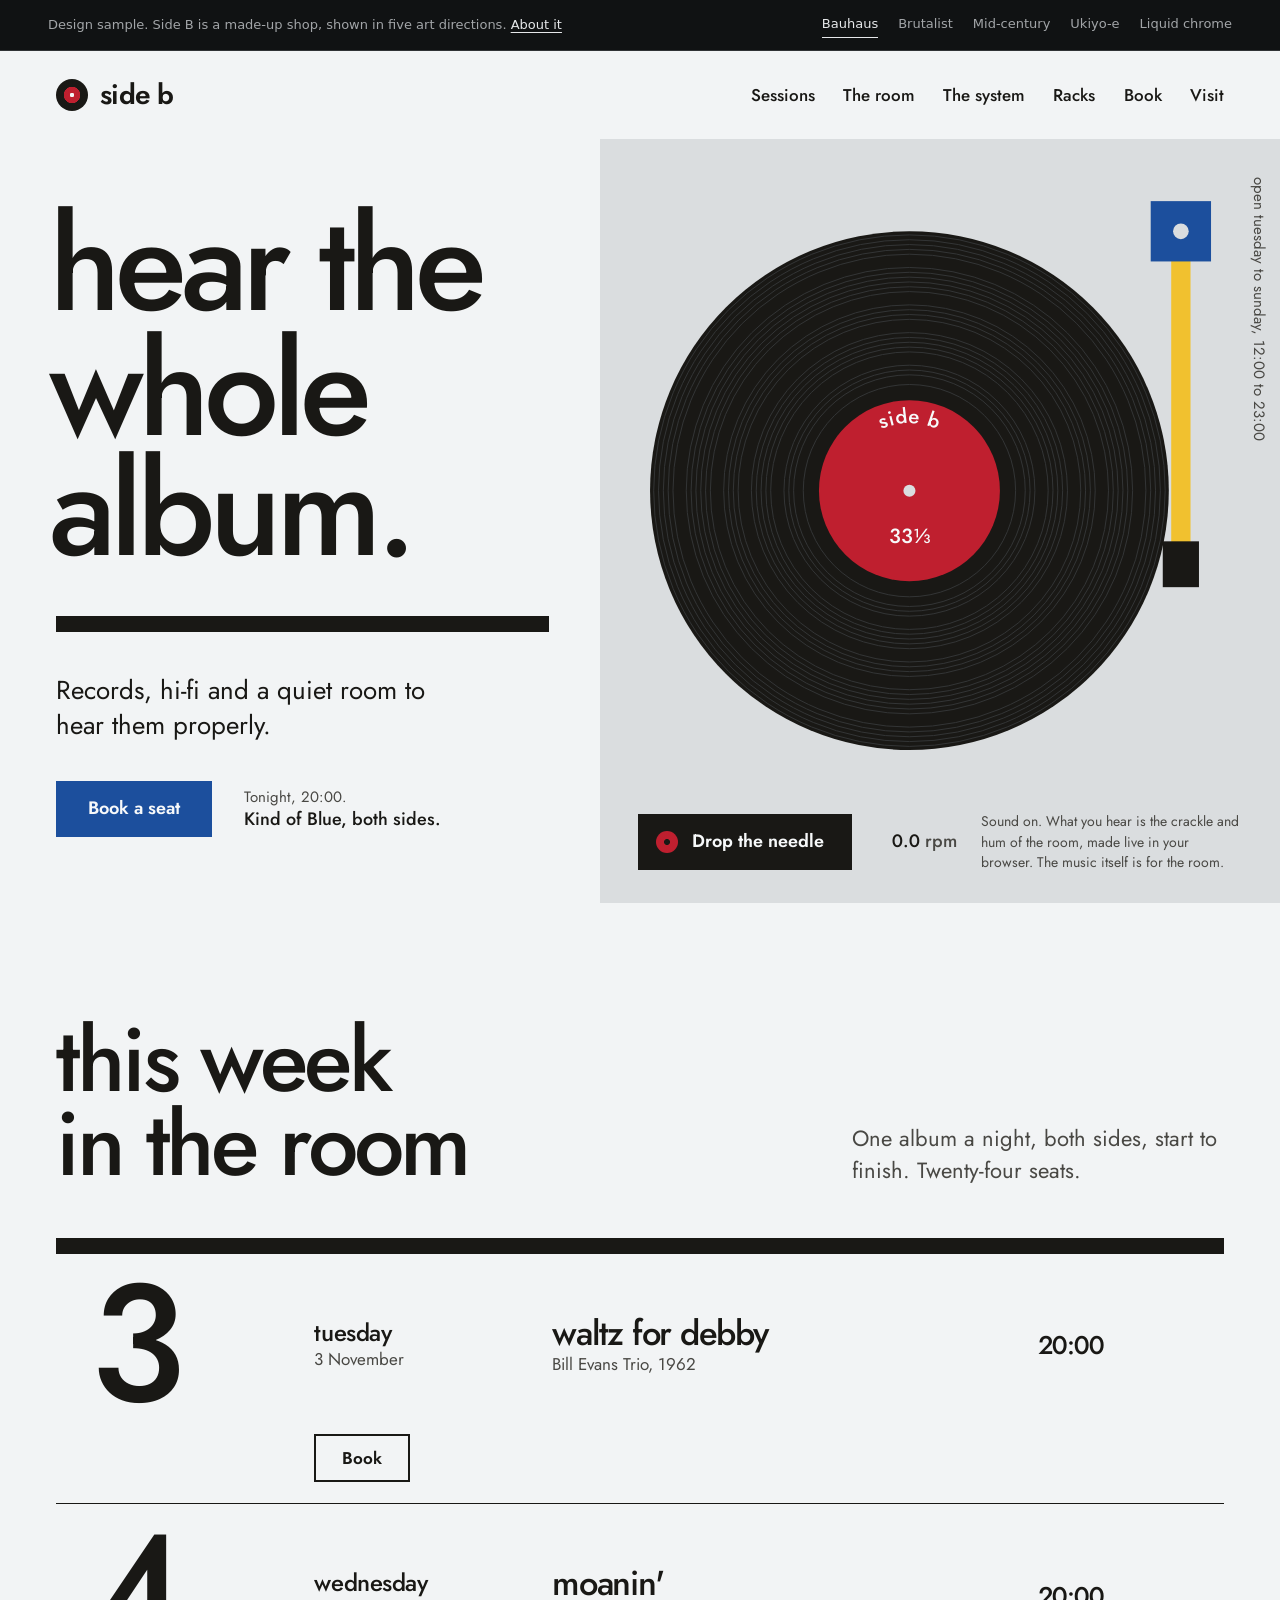
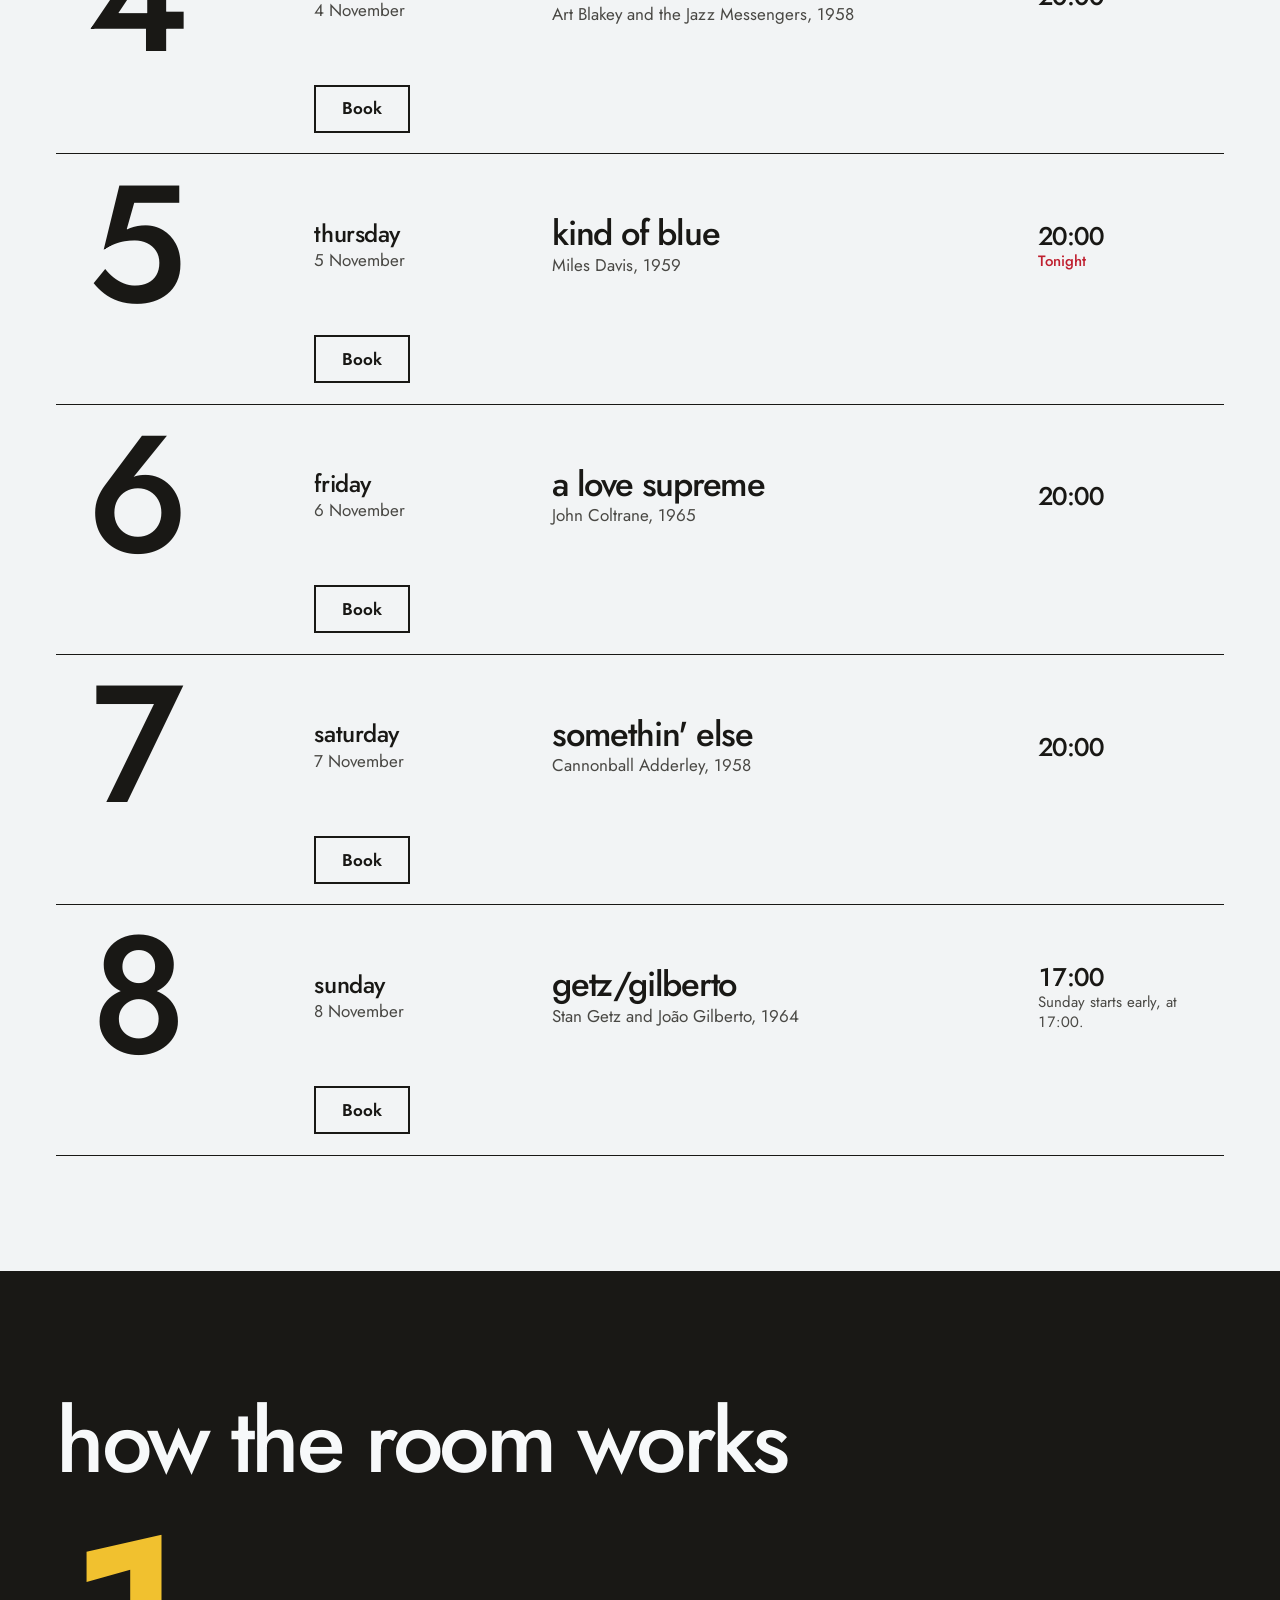
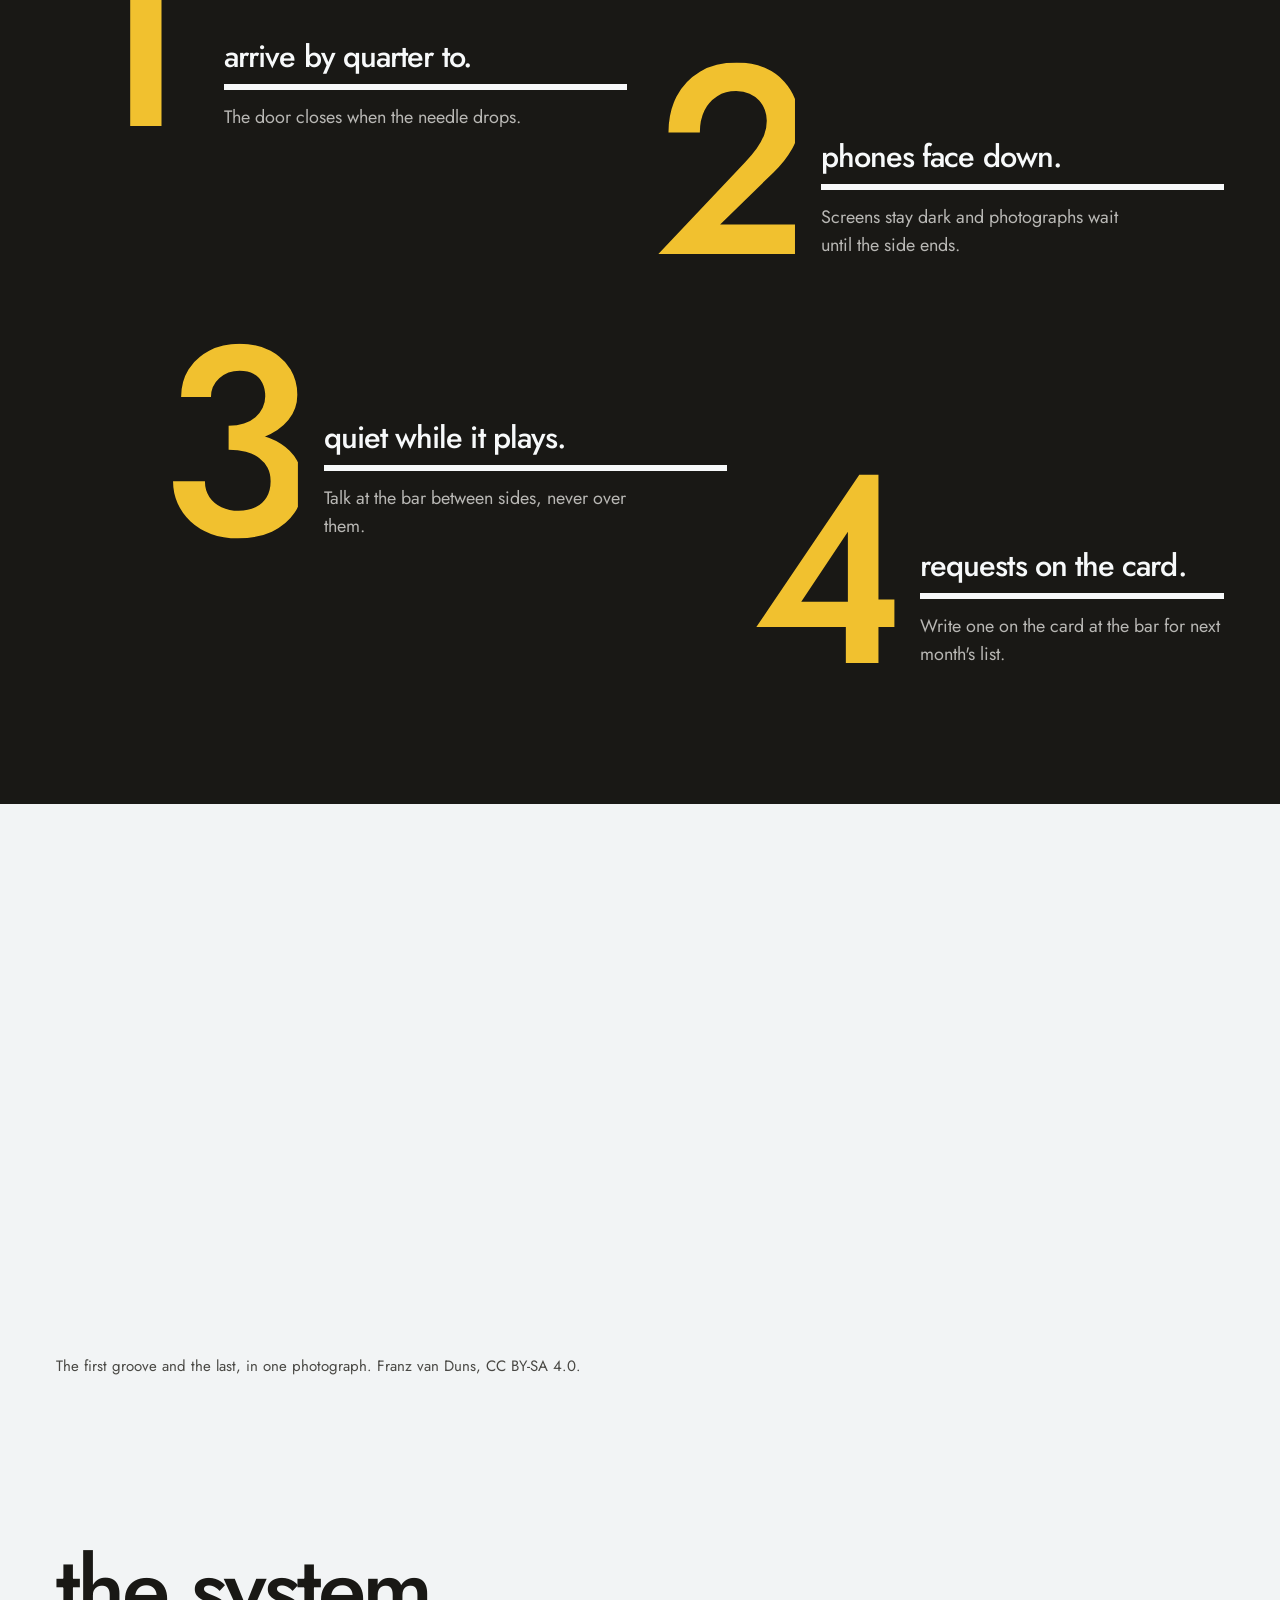
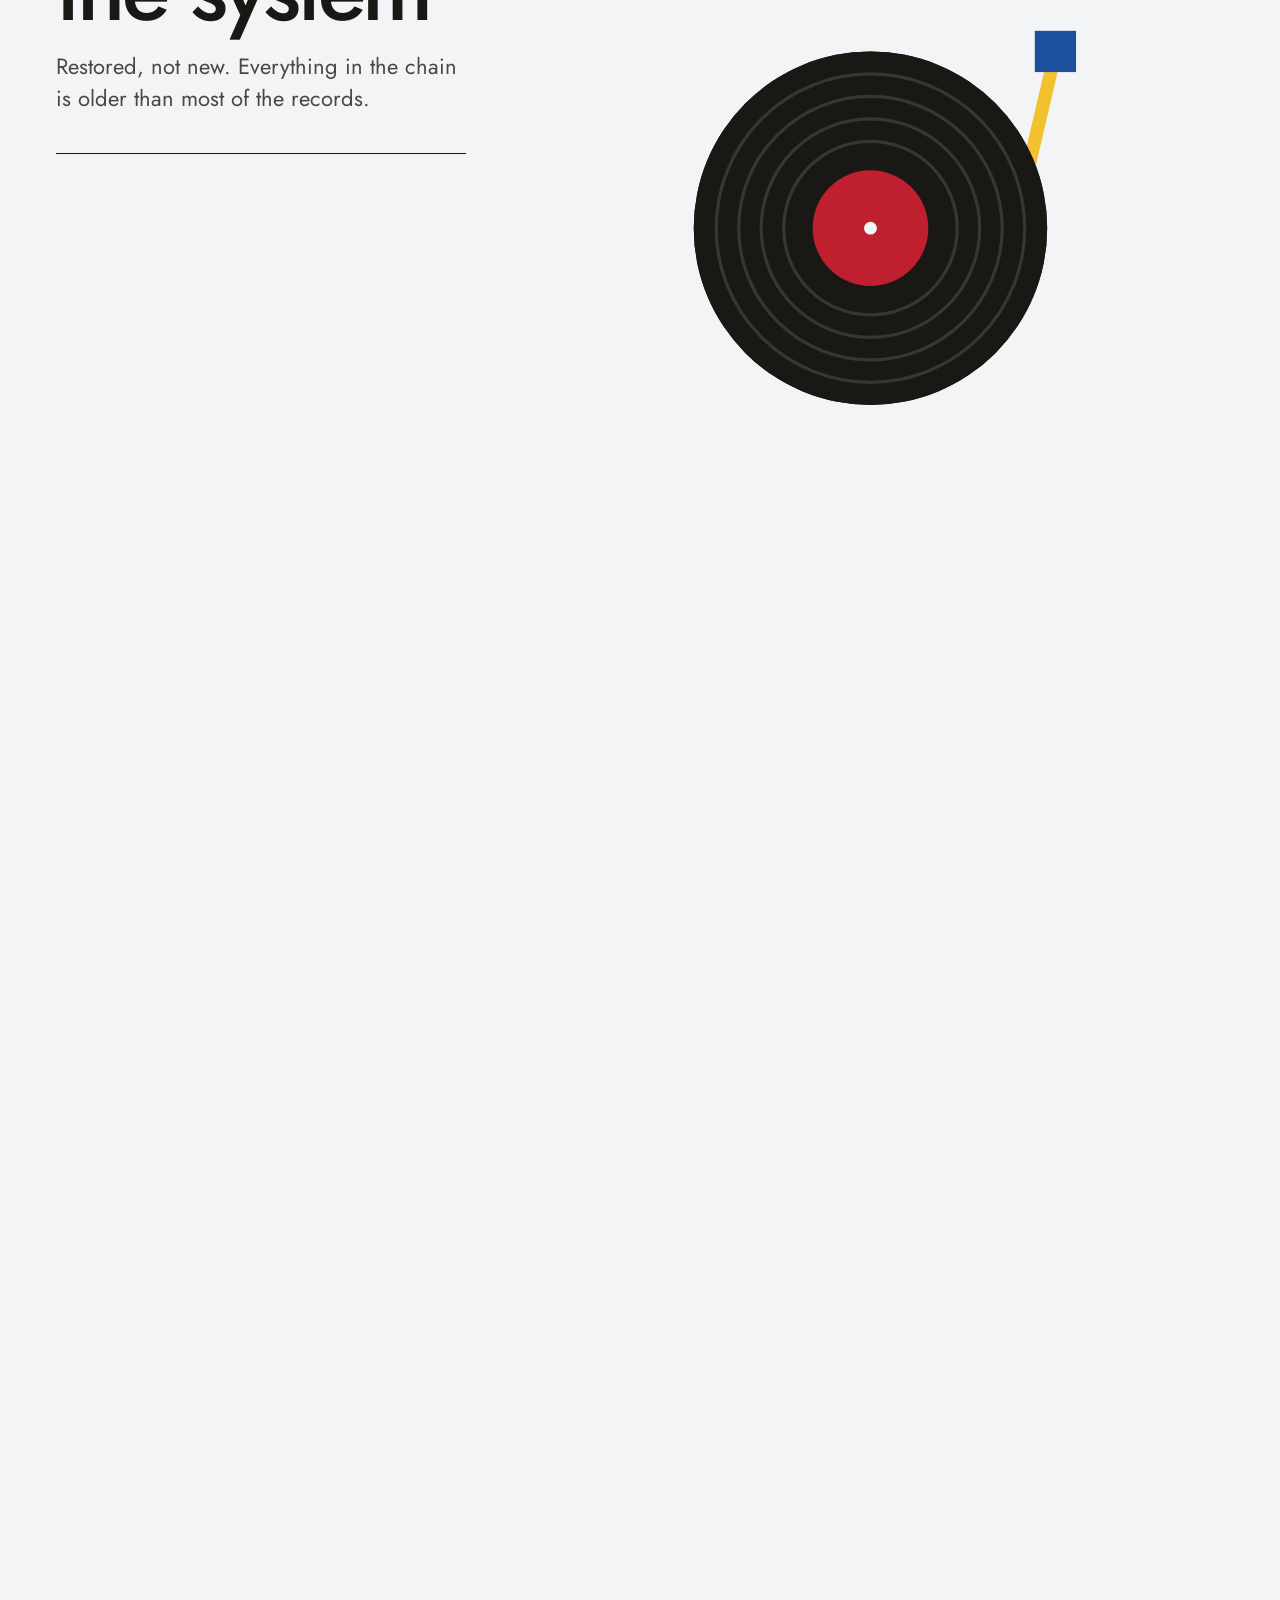
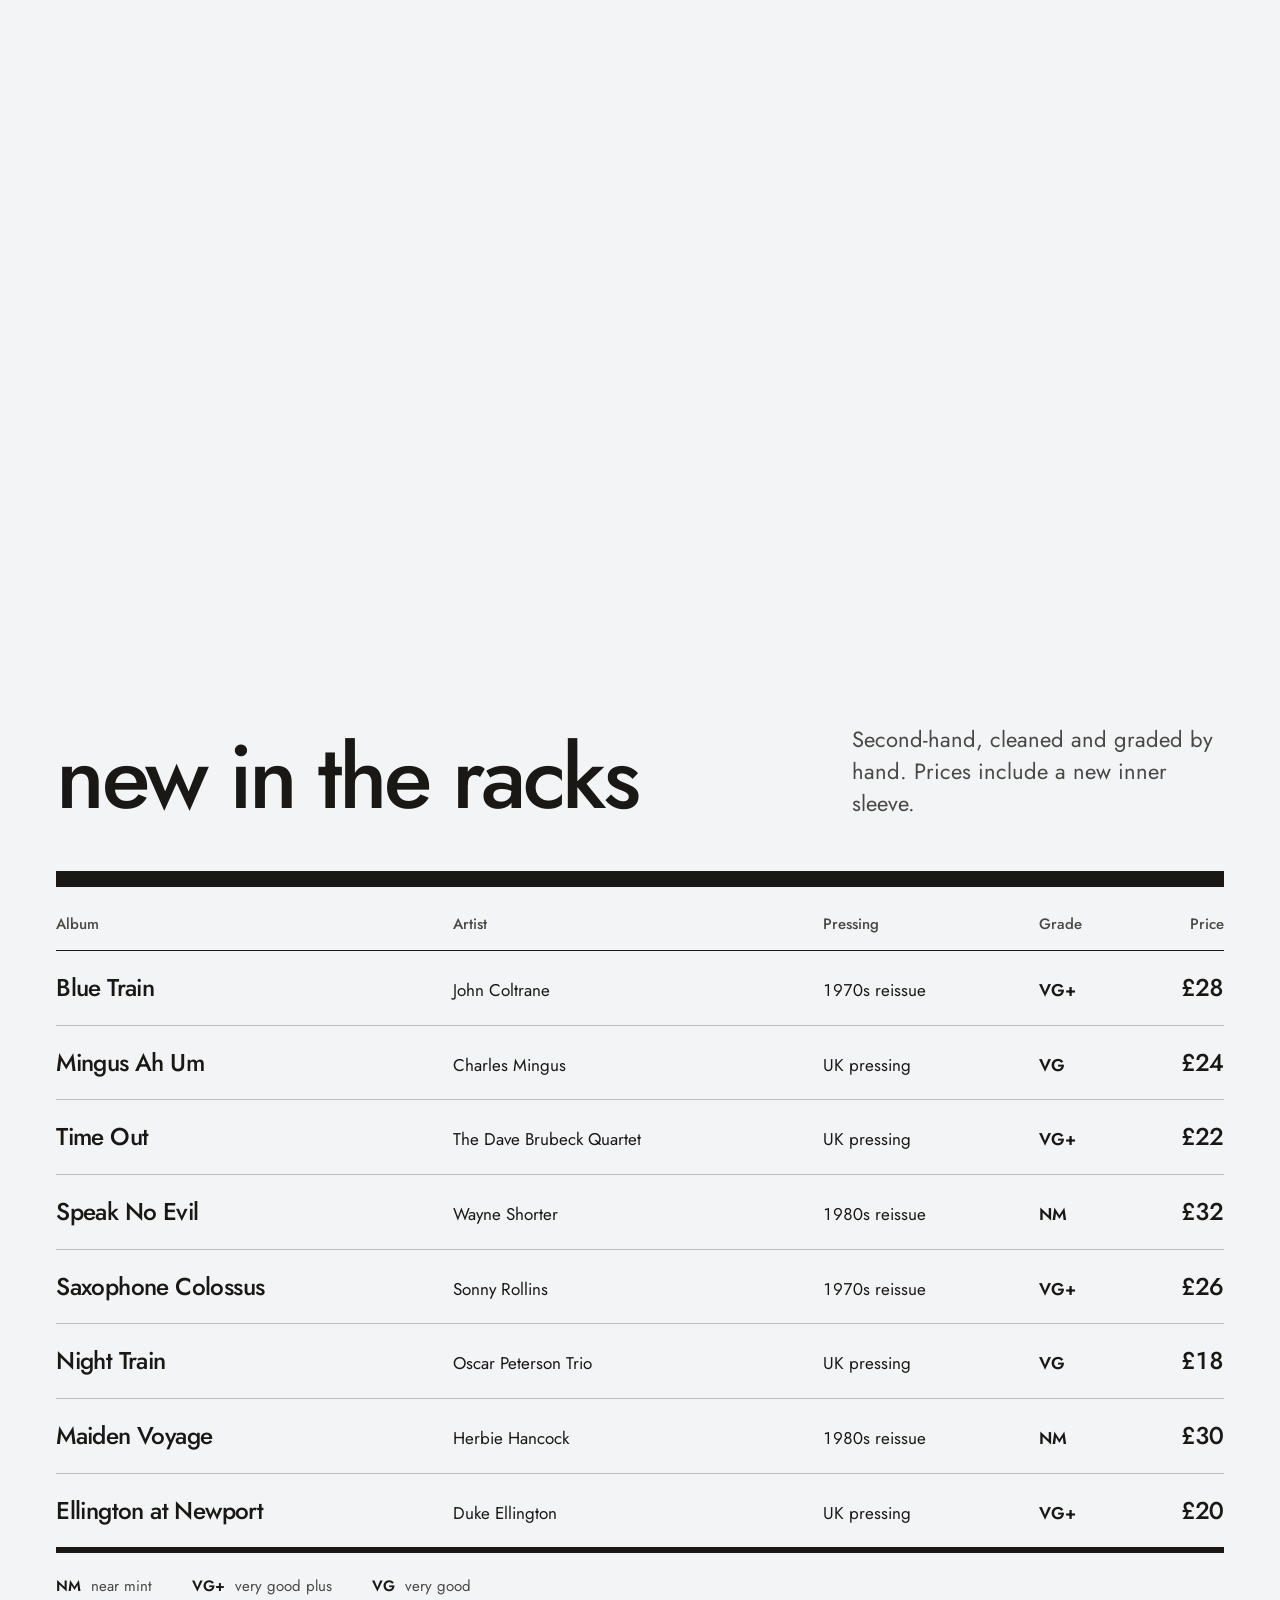
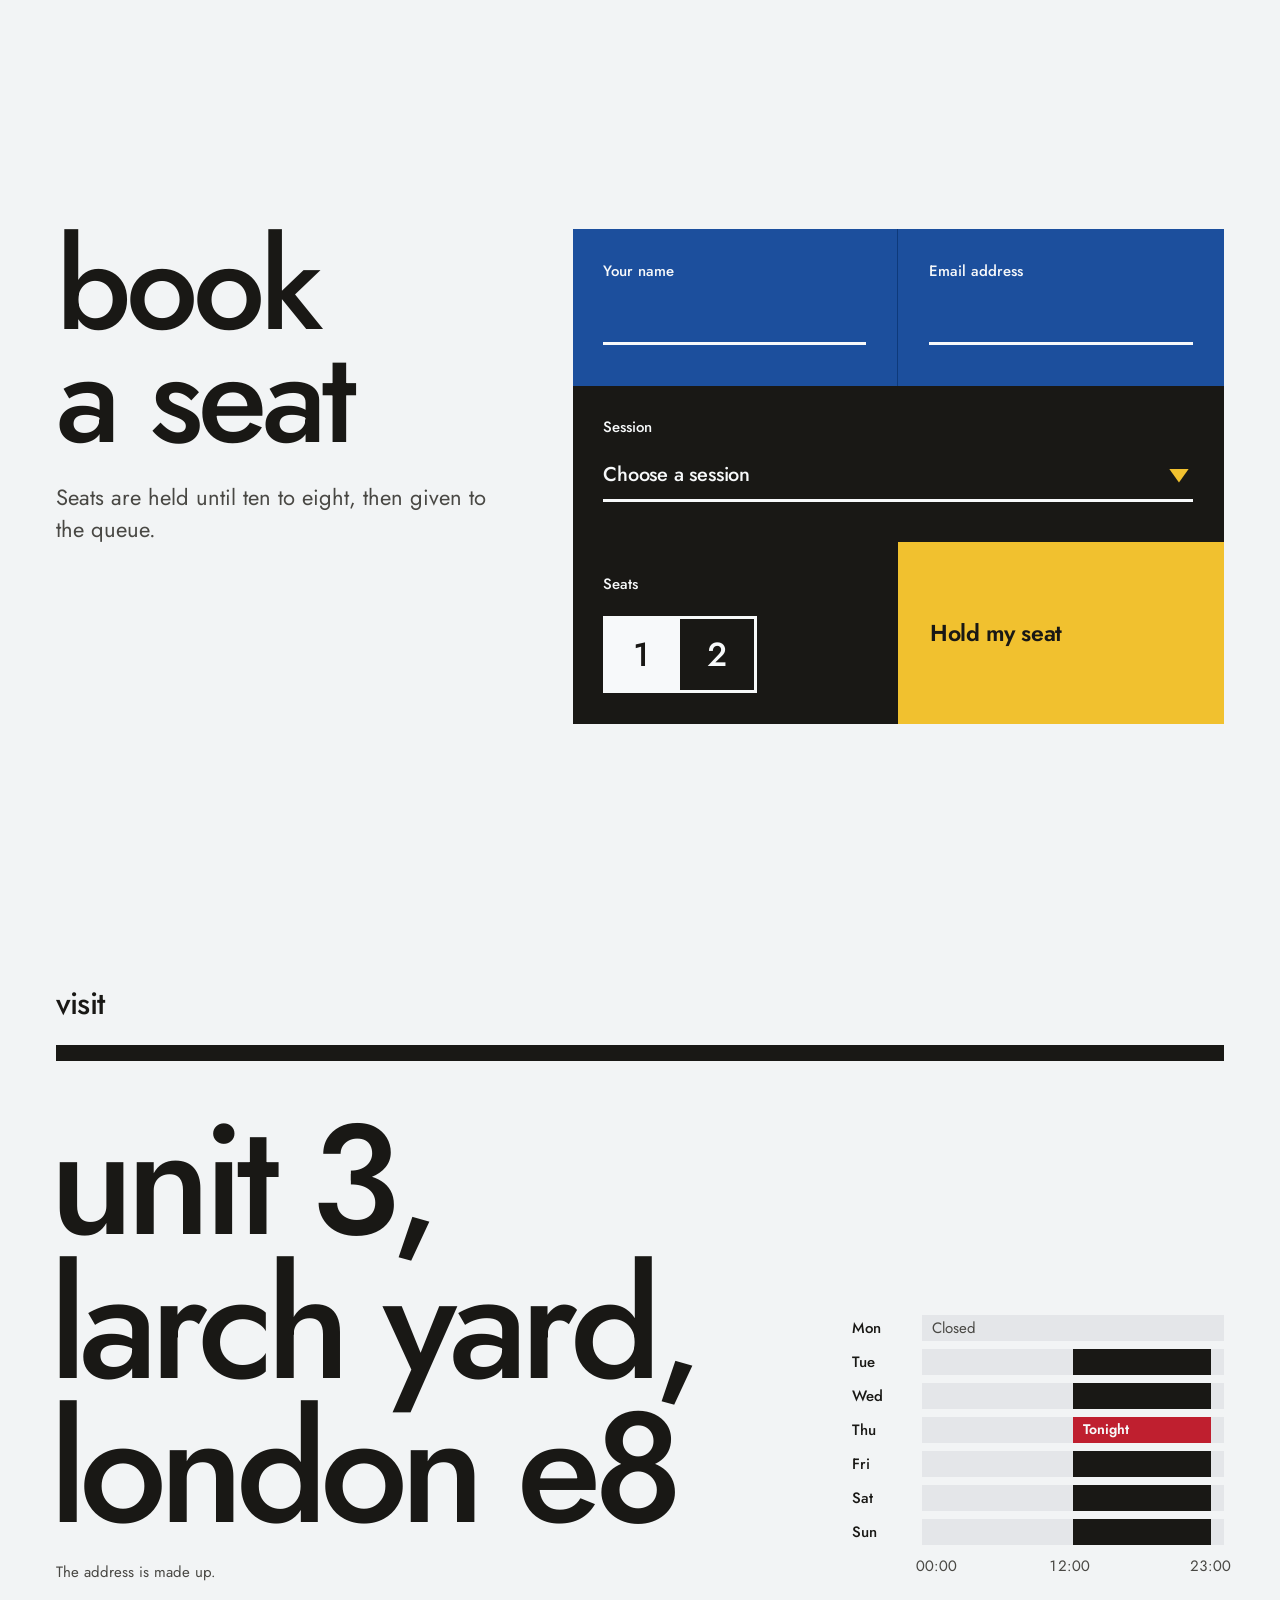
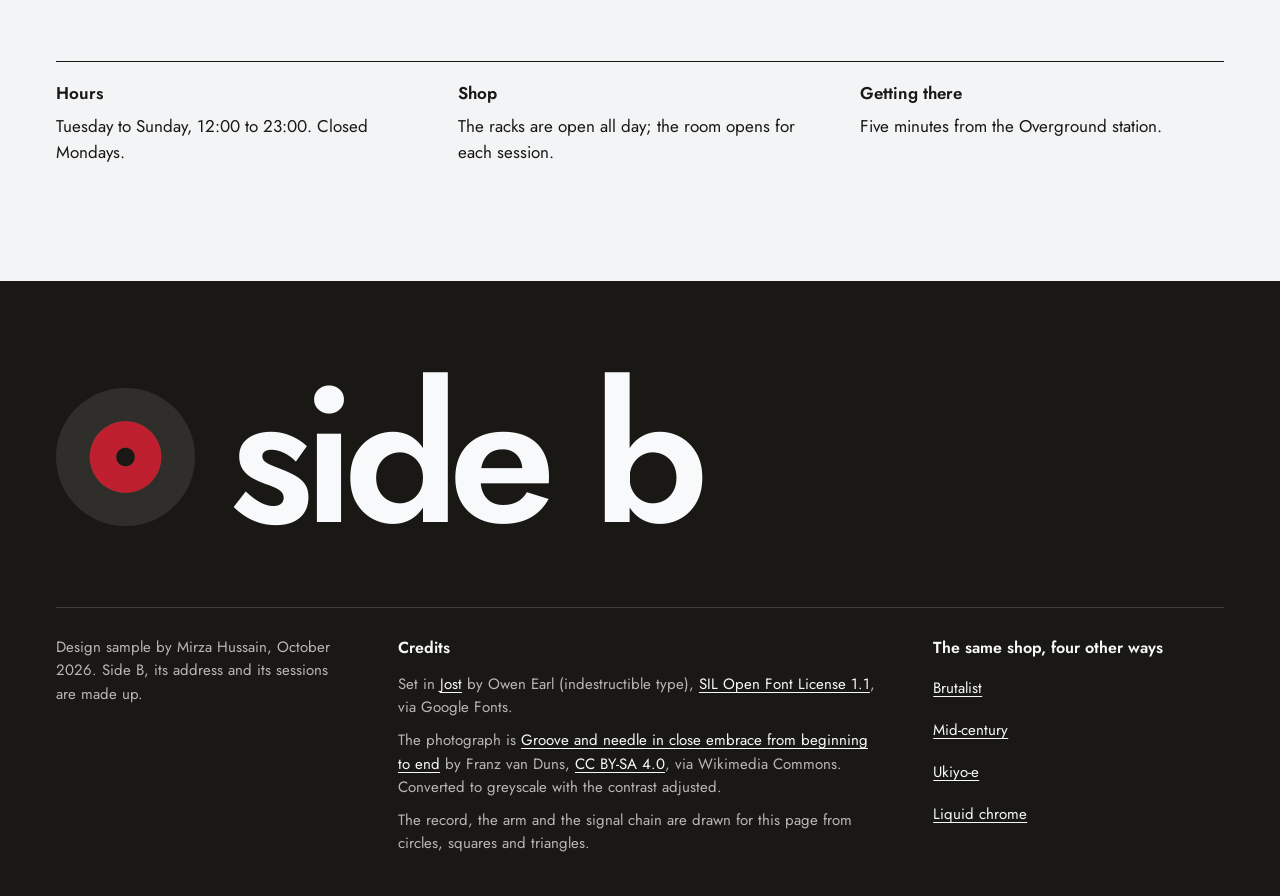
==== bauhaus/index.html @ 334a024a "Side B: one record shop in five art directions" ====
<!doctype html>
<html lang="en-GB">
  <head>
    <meta charset="UTF-8" />
    <meta name="viewport" content="width=device-width, initial-scale=1.0" />
    <title>Side B in Bauhaus: records, hi-fi and a listening room (design sample)</title>
    <meta name="description" content="A design sample: a fictional record shop and listening room, art-directed in the Bauhaus manner." />
    <meta name="theme-color" content="#f3f4f6" />
    <link rel="icon" href="../favicon.svg" />
    <script>
      // Motion is added on top of a page that already reads without it. If the
      // script never arrives, the class comes off again and everything shows.
      document.documentElement.classList.add("js");
      setTimeout(function () { if (!window.__sideB) document.documentElement.classList.remove("js"); }, 2500);
    </script>
    <link rel="preconnect" href="https://fonts.googleapis.com" />
    <link rel="preconnect" href="https://fonts.gstatic.com" crossorigin />
    <link href="https://fonts.googleapis.com/css2?family=Jost:wght@300..700&display=swap" rel="stylesheet" />
    <script type="module" crossorigin src="../assets/bauhaus-9tTcJm5f.js"></script>
    <link rel="modulepreload" crossorigin href="../assets/transitions-Dmy-K4ic.js">
    <link rel="modulepreload" crossorigin href="../assets/booking-QiCjPrqt.js">
    <link rel="modulepreload" crossorigin href="../assets/needle-fMAHz961.js">
    <link rel="stylesheet" crossorigin href="../assets/transitions-CAaEYbZX.css">
    <link rel="stylesheet" crossorigin href="../assets/booking-Dos5d-Vi.css">
    <link rel="stylesheet" crossorigin href="../assets/bauhaus-BnqjDnBl.css">
  </head>
  <body>
    <div class="viewer">
      <div class="viewer__inner">
        <p class="viewer__note">Design sample.<span class="viewer__long"> Side B is a made-up shop, shown in five art directions.</span> <a href="../">About it</a></p>
        <nav aria-label="Art directions">
          <a href="../bauhaus/" aria-current="page">Bauhaus</a>
          <a href="../brutalist/">Brutalist</a>
          <a href="../mid-century/">Mid-century</a>
          <a href="../ukiyo-e/">Ukiyo-e</a>
          <a href="../chrome/">Liquid chrome</a>
        </nav>
      </div>
    </div>

    <header class="bh-nav">
      <a class="bh-mark" href="./" data-vt="mark" aria-label="Side B, home">
        <span class="bh-mark__disc" aria-hidden="true"></span>
        side b
      </a>
      <button class="bh-menu-btn" type="button" aria-expanded="false" aria-controls="bh-menu" data-menu-open>Menu</button>
      <nav class="bh-menu" id="bh-menu" aria-label="Main">
        <button class="bh-menu__close" type="button" data-menu-close>Close</button>
        <ul>
          <li><a href="#sessions">Sessions</a></li>
          <li><a href="#room">The room</a></li>
          <li><a href="#system">The system</a></li>
          <li><a href="#racks">Racks</a></li>
          <li><a href="#book">Book</a></li>
          <li><a href="#visit">Visit</a></li>
        </ul>
      </nav>
    </header>

    <main>
      <!-- Hero: the turntable, drawn as the three Bauhaus forms. -->
      <section class="bh-hero" aria-labelledby="bh-title">
        <div class="bh-hero__text">
          <h1 class="bh-h1" id="bh-title" data-vt="title">
            <span class="bh-ln"><span data-line>hear the</span></span>
            <span class="bh-ln"><span data-line>whole album.</span></span>
          </h1>
          <div class="bh-rule" aria-hidden="true" data-grow></div>
          <p class="bh-lede" data-rise>Records, hi-fi and a quiet room to hear them properly.</p>
          <div class="bh-actions" data-rise>
            <a class="bh-btn" href="#book">Book a seat</a>
            <p class="bh-tonight"><span>Tonight, 20:00.</span> Kind of Blue, both sides.</p>
          </div>
        </div>

        <div class="bh-plinth">
          <div class="bh-deck" data-deck aria-hidden="true">
            <svg class="bh-deck__disc" data-disc viewBox="0 0 1000 1000" focusable="false">
              <circle class="bh-vinyl" cx="450" cy="520" r="430" />
              <g class="bh-grooves">
                <circle cx="450" cy="520" r="424" /><circle cx="450" cy="520" r="416" /><circle cx="450" cy="520" r="408" /><circle cx="450" cy="520" r="400" /><circle cx="450" cy="520" r="392" />
                <circle cx="450" cy="520" r="370" /><circle cx="450" cy="520" r="362" /><circle cx="450" cy="520" r="354" /><circle cx="450" cy="520" r="346" /><circle cx="450" cy="520" r="338" /><circle cx="450" cy="520" r="330" />
                <circle cx="450" cy="520" r="308" /><circle cx="450" cy="520" r="300" /><circle cx="450" cy="520" r="292" /><circle cx="450" cy="520" r="284" />
                <circle cx="450" cy="520" r="262" /><circle cx="450" cy="520" r="254" /><circle cx="450" cy="520" r="246" /><circle cx="450" cy="520" r="238" /><circle cx="450" cy="520" r="230" />
                <circle cx="450" cy="520" r="208" /><circle cx="450" cy="520" r="200" /><circle cx="450" cy="520" r="192" /><circle cx="450" cy="520" r="176" />
              </g>
              <defs>
                <path id="bh-label-arc" d="M 338 520 a 112 112 0 1 1 224 0 a 112 112 0 1 1 -224 0" />
              </defs>
              <g class="bh-label" data-label>
                <circle class="bh-label__face" cx="450" cy="520" r="150" />
                <text class="bh-label__text"><textPath href="#bh-label-arc" startOffset="25%" text-anchor="middle">side b</textPath></text>
                <text class="bh-label__text" x="450" y="606" text-anchor="middle">33⅓</text>
              </g>
              <circle class="bh-spindle" cx="450" cy="520" r="10" />
            </svg>
            <svg class="bh-deck__arm" data-arm viewBox="0 0 1000 1000" focusable="false">
              <rect class="bh-arm" x="884" y="90" width="32" height="540" />
              <rect class="bh-head" x="870" y="604" width="60" height="76" />
            </svg>
            <svg class="bh-deck__pivot" viewBox="0 0 1000 1000" focusable="false">
              <rect class="bh-pivot" x="850" y="40" width="100" height="100" />
              <circle class="bh-bearing" cx="900" cy="90" r="13" />
            </svg>
          </div>

          <div class="bh-needle" data-rise>
            <button class="bh-needle__btn" type="button" data-needle aria-pressed="false">
              <span class="bh-needle__glyph" aria-hidden="true"></span>
              <span data-needle-label>Drop the needle</span>
            </button>
            <p class="bh-needle__rpm" aria-hidden="true"><span data-rpm>0.0</span> rpm</p>
            <p class="bh-needle__print">Sound on. What you hear is the crackle and hum of the room, made live in your browser. The music itself is for the room.</p>
          </div>
          <p class="bh-vertical">open tuesday to sunday, 12:00 to 23:00</p>
        </div>
      </section>

      <!-- Sessions: a strict timetable. The red label leaves the record and marks tonight. -->
      <section class="bh-sessions" id="sessions" aria-labelledby="sessions-title">
        <div class="bh-head">
          <h2 class="bh-h2" id="sessions-title">this week in the room</h2>
          <p class="bh-intro">One album a night, both sides, start to finish. Twenty-four seats.</p>
        </div>

        <ol class="bh-days">
          <li class="bh-day" data-row>
            <div class="bh-day__num" aria-hidden="true"><span class="bh-day__digit">3</span></div>
            <p class="bh-day__when"><span class="bh-day__name">tuesday</span> 3 November</p>
            <p class="bh-day__album"><span class="bh-day__title">waltz for debby</span> Bill Evans Trio, 1962</p>
            <p class="bh-day__time">20:00</p>
            <a class="bh-day__book" href="#book" data-session="tue-3" aria-label="Book a seat for Tuesday 3 November">Book</a>
          </li>
          <li class="bh-day" data-row>
            <div class="bh-day__num" aria-hidden="true"><span class="bh-day__digit">4</span></div>
            <p class="bh-day__when"><span class="bh-day__name">wednesday</span> 4 November</p>
            <p class="bh-day__album"><span class="bh-day__title">moanin'</span> Art Blakey and the Jazz Messengers, 1958</p>
            <p class="bh-day__time">20:00</p>
            <a class="bh-day__book" href="#book" data-session="wed-4" aria-label="Book a seat for Wednesday 4 November">Book</a>
          </li>
          <li class="bh-day bh-day--tonight" data-row>
            <div class="bh-day__num" aria-hidden="true" data-tonight-cell>
              <span class="bh-day__disc" data-tonight-disc></span>
              <span class="bh-day__digit">5</span>
            </div>
            <p class="bh-day__when"><span class="bh-day__name">thursday</span> 5 November</p>
            <p class="bh-day__album"><span class="bh-day__title">kind of blue</span> Miles Davis, 1959</p>
            <p class="bh-day__time">20:00 <span class="bh-day__flag">Tonight</span></p>
            <a class="bh-day__book" href="#book" data-session="thu-5" aria-label="Book a seat for Thursday 5 November">Book</a>
          </li>
          <li class="bh-day" data-row>
            <div class="bh-day__num" aria-hidden="true"><span class="bh-day__digit">6</span></div>
            <p class="bh-day__when"><span class="bh-day__name">friday</span> 6 November</p>
            <p class="bh-day__album"><span class="bh-day__title">a love supreme</span> John Coltrane, 1965</p>
            <p class="bh-day__time">20:00</p>
            <a class="bh-day__book" href="#book" data-session="fri-6" aria-label="Book a seat for Friday 6 November">Book</a>
          </li>
          <li class="bh-day" data-row>
            <div class="bh-day__num" aria-hidden="true"><span class="bh-day__digit">7</span></div>
            <p class="bh-day__when"><span class="bh-day__name">saturday</span> 7 November</p>
            <p class="bh-day__album"><span class="bh-day__title">somethin' else</span> Cannonball Adderley, 1958</p>
            <p class="bh-day__time">20:00</p>
            <a class="bh-day__book" href="#book" data-session="sat-7" aria-label="Book a seat for Saturday 7 November">Book</a>
          </li>
          <li class="bh-day bh-day--early" data-row>
            <div class="bh-day__num" aria-hidden="true"><span class="bh-day__digit">8</span></div>
            <p class="bh-day__when"><span class="bh-day__name">sunday</span> 8 November</p>
            <p class="bh-day__album"><span class="bh-day__title">getz/gilberto</span> Stan Getz and João Gilberto, 1964</p>
            <p class="bh-day__time">17:00 <span class="bh-day__flag">Sunday starts early, at 17:00.</span></p>
            <a class="bh-day__book" href="#book" data-session="sun-8" aria-label="Book a seat for Sunday 8 November">Book</a>
          </li>
        </ol>
      </section>

      <!-- The room: four house rules, numerals as the architecture. -->
      <section class="bh-room" id="room" aria-labelledby="room-title">
        <h2 class="bh-h2" id="room-title">how the room works</h2>
        <ol class="bh-rules">
          <li class="bh-rulei bh-rulei--1" data-rulei>
            <span class="bh-rulei__num" aria-hidden="true">1</span>
            <div class="bh-rulei__text">
              <h3 class="bh-rulei__title">arrive by quarter to.</h3>
              <p>The door closes when the needle drops.</p>
            </div>
          </li>
          <li class="bh-rulei bh-rulei--2" data-rulei>
            <span class="bh-rulei__num" aria-hidden="true">2</span>
            <div class="bh-rulei__text">
              <h3 class="bh-rulei__title">phones face down.</h3>
              <p>Screens stay dark and photographs wait until the side ends.</p>
            </div>
          </li>
          <li class="bh-rulei bh-rulei--3" data-rulei>
            <span class="bh-rulei__num" aria-hidden="true">3</span>
            <div class="bh-rulei__text">
              <h3 class="bh-rulei__title">quiet while it plays.</h3>
              <p>Talk at the bar between sides, never over them.</p>
            </div>
          </li>
          <li class="bh-rulei bh-rulei--4" data-rulei>
            <span class="bh-rulei__num" aria-hidden="true">4</span>
            <div class="bh-rulei__text">
              <h3 class="bh-rulei__title">requests on the card.</h3>
              <p>Write one on the card at the bar for next month's list.</p>
            </div>
          </li>
        </ol>
      </section>

      <!-- One photograph, black and white: one arm at the first groove and at the last. -->
      <figure class="bh-photo">
        <div class="bh-photo__frame" data-wipe>
          <img
            src="../img/tonearms-1440.webp"
            srcset="../img/tonearms-960.webp 960w, ../img/tonearms-1440.webp 1440w, ../img/tonearms-1920.webp 1920w"
            sizes="100vw"
            width="1920" height="768"
            loading="lazy"
            alt="A black and white photograph of one tonearm shown twice over a record, at the outer edge and near the label" />
        </div>
        <figcaption>The first groove and the last, in one photograph. Franz van Duns, CC BY-SA 4.0.</figcaption>
      </figure>

      <!-- The system: the turntable's geometry comes apart into the signal chain. -->
      <section class="bh-system" id="system" aria-labelledby="system-title">
        <div class="bh-system__stage" data-stage>
          <div class="bh-system__text">
            <h2 class="bh-h2" id="system-title">the system</h2>
            <p class="bh-intro">Restored, not new. Everything in the chain is older than most of the records.</p>
            <ol class="bh-parts">
              <li class="bh-part" data-part="0">
                <svg class="bh-key" viewBox="0 0 40 40" aria-hidden="true"><circle cx="20" cy="20" r="18" /></svg>
                <h3>Two turntables</h3>
                <p>Belt-driven decks from the early 1970s, one for each side, so nothing waits.</p>
              </li>
              <li class="bh-part" data-part="1">
                <svg class="bh-key bh-key--blue" viewBox="0 0 40 40" aria-hidden="true"><rect x="3" y="3" width="34" height="34" /></svg>
                <h3>A valve amplifier</h3>
                <p>Built in 1968 and rebuilt by hand in 2024, about eight watts a channel.</p>
              </li>
              <li class="bh-part" data-part="2">
                <svg class="bh-key bh-key--red" viewBox="0 0 40 40" aria-hidden="true"><polygon points="3,20 37,2 37,38" /></svg>
                <h3>Horn loudspeakers</h3>
                <p>Large, efficient and quick, the kind the Tokyo listening cafés favoured.</p>
              </li>
              <li class="bh-part" data-part="3">
                <svg class="bh-key bh-key--frame" viewBox="0 0 40 40" aria-hidden="true"><rect x="4" y="4" width="32" height="32" /></svg>
                <h3>A cork-lined room</h3>
                <p>Twenty-four seats, all facing the speakers, none facing each other.</p>
              </li>
            </ol>
          </div>

          <figure class="bh-chain">
            <svg class="bh-chain__svg bh-chain__svg--h" data-chain="h" viewBox="0 0 1200 700" role="img" aria-labelledby="chain-desc-h">
              <title id="chain-desc-h">Two turntables feed one valve amplifier, which drives two horn loudspeakers, all inside one room.</title>
              <g data-c="frame">
                <rect class="bh-c-line" data-side="t" x="0" y="0" width="1200" height="6" />
                <rect class="bh-c-line" data-side="r" x="1194" y="0" width="6" height="700" />
                <rect class="bh-c-line" data-side="b" x="0" y="694" width="1200" height="6" />
                <rect class="bh-c-line" data-side="l" x="0" y="0" width="6" height="700" />
              </g>
              <rect class="bh-c-signal" data-c="arm" x="190" y="352" width="710" height="16" />
              <g data-c="t1">
                <circle class="bh-c-vinyl" cx="190" cy="230" r="110" />
                <circle class="bh-c-groove" cx="190" cy="230" r="96" /><circle class="bh-c-groove" cx="190" cy="230" r="82" /><circle class="bh-c-groove" cx="190" cy="230" r="68" /><circle class="bh-c-groove" cx="190" cy="230" r="54" />
                <circle class="bh-c-label" cx="190" cy="230" r="36" />
                <circle class="bh-c-hole" cx="190" cy="230" r="4" />
              </g>
              <g data-c="t2">
                <circle class="bh-c-vinyl" cx="190" cy="490" r="110" />
                <circle class="bh-c-groove" cx="190" cy="490" r="96" /><circle class="bh-c-groove" cx="190" cy="490" r="82" /><circle class="bh-c-groove" cx="190" cy="490" r="68" /><circle class="bh-c-groove" cx="190" cy="490" r="54" />
                <circle class="bh-c-label" cx="190" cy="490" r="36" />
                <circle class="bh-c-hole" cx="190" cy="490" r="4" />
              </g>
              <rect class="bh-c-amp" data-c="amp" x="430" y="260" width="200" height="200" />
              <g data-c="horns">
                <polygon class="bh-c-horn" points="900,350 1110,140 1110,350" />
                <polygon class="bh-c-horn" points="900,370 1110,370 1110,580" />
              </g>
              <g class="bh-c-text">
                <text data-c="l0" x="80" y="660">two turntables</text>
                <text data-c="l1" x="430" y="500">valve amplifier</text>
                <text data-c="l2" x="900" y="620">horn loudspeakers</text>
                <text data-c="l3" x="40" y="62">a cork-lined room</text>
              </g>
            </svg>
            <svg class="bh-chain__svg bh-chain__svg--v" data-chain="v" viewBox="0 0 600 1080" role="img" aria-labelledby="chain-desc-v">
              <title id="chain-desc-v">Two turntables feed one valve amplifier, which drives two horn loudspeakers, all inside one room.</title>
              <g data-c="frame">
                <rect class="bh-c-line" data-side="t" x="0" y="0" width="600" height="6" />
                <rect class="bh-c-line" data-side="r" x="594" y="0" width="6" height="1080" />
                <rect class="bh-c-line" data-side="b" x="0" y="1074" width="600" height="6" />
                <rect class="bh-c-line" data-side="l" x="0" y="0" width="6" height="1080" />
              </g>
              <rect class="bh-c-signal" data-c="arm" x="292" y="200" width="16" height="600" />
              <g data-c="t1">
                <circle class="bh-c-vinyl" cx="170" cy="200" r="110" />
                <circle class="bh-c-groove" cx="170" cy="200" r="96" /><circle class="bh-c-groove" cx="170" cy="200" r="82" /><circle class="bh-c-groove" cx="170" cy="200" r="68" /><circle class="bh-c-groove" cx="170" cy="200" r="54" />
                <circle class="bh-c-label" cx="170" cy="200" r="36" />
                <circle class="bh-c-hole" cx="170" cy="200" r="4" />
              </g>
              <g data-c="t2">
                <circle class="bh-c-vinyl" cx="430" cy="200" r="110" />
                <circle class="bh-c-groove" cx="430" cy="200" r="96" /><circle class="bh-c-groove" cx="430" cy="200" r="82" /><circle class="bh-c-groove" cx="430" cy="200" r="68" /><circle class="bh-c-groove" cx="430" cy="200" r="54" />
                <circle class="bh-c-label" cx="430" cy="200" r="36" />
                <circle class="bh-c-hole" cx="430" cy="200" r="4" />
              </g>
              <rect class="bh-c-amp" data-c="amp" x="200" y="400" width="200" height="200" />
              <g data-c="horns">
                <polygon class="bh-c-horn" points="292,800 292,1000 92,1000" />
                <polygon class="bh-c-horn" points="308,800 508,1000 308,1000" />
              </g>
              <g class="bh-c-text">
                <text data-c="l0" x="300" y="360" text-anchor="middle">two turntables</text>
                <text data-c="l1" x="185" y="488" text-anchor="end"><tspan x="185">valve</tspan><tspan x="185" dy="34">amplifier</tspan></text>
                <text data-c="l2" x="300" y="1046" text-anchor="middle">horn loudspeakers</text>
                <text data-c="l3" x="30" y="54">a cork-lined room</text>
              </g>
            </svg>
          </figure>
        </div>
      </section>

      <!-- The racks: a price list, set like one. -->
      <section class="bh-racks" id="racks" aria-labelledby="racks-title">
        <div class="bh-head">
          <h2 class="bh-h2" id="racks-title">new in the racks</h2>
          <p class="bh-intro">Second-hand, cleaned and graded by hand. Prices include a new inner sleeve.</p>
        </div>
        <table class="bh-table">
          <caption class="visually-hidden">New in the racks: album, artist, pressing, grade and price</caption>
          <thead>
            <tr><th scope="col">Album</th><th scope="col">Artist</th><th scope="col">Pressing</th><th scope="col">Grade</th><th scope="col" class="bh-num">Price</th></tr>
          </thead>
          <tbody>
            <tr data-rack><th scope="row">Blue Train</th><td>John Coltrane</td><td>1970s reissue</td><td><abbr title="very good plus">VG+</abbr></td><td class="bh-num">£28</td></tr>
            <tr data-rack><th scope="row">Mingus Ah Um</th><td>Charles Mingus</td><td>UK pressing</td><td><abbr title="very good">VG</abbr></td><td class="bh-num">£24</td></tr>
            <tr data-rack><th scope="row">Time Out</th><td>The Dave Brubeck Quartet</td><td>UK pressing</td><td><abbr title="very good plus">VG+</abbr></td><td class="bh-num">£22</td></tr>
            <tr data-rack><th scope="row">Speak No Evil</th><td>Wayne Shorter</td><td>1980s reissue</td><td><abbr title="near mint">NM</abbr></td><td class="bh-num">£32</td></tr>
            <tr data-rack><th scope="row">Saxophone Colossus</th><td>Sonny Rollins</td><td>1970s reissue</td><td><abbr title="very good plus">VG+</abbr></td><td class="bh-num">£26</td></tr>
            <tr data-rack><th scope="row">Night Train</th><td>Oscar Peterson Trio</td><td>UK pressing</td><td><abbr title="very good">VG</abbr></td><td class="bh-num">£18</td></tr>
            <tr data-rack><th scope="row">Maiden Voyage</th><td>Herbie Hancock</td><td>1980s reissue</td><td><abbr title="near mint">NM</abbr></td><td class="bh-num">£30</td></tr>
            <tr data-rack><th scope="row">Ellington at Newport</th><td>Duke Ellington</td><td>UK pressing</td><td><abbr title="very good plus">VG+</abbr></td><td class="bh-num">£20</td></tr>
          </tbody>
        </table>
        <dl class="bh-grades">
          <div><dt>NM</dt><dd>near mint</dd></div>
          <div><dt>VG+</dt><dd>very good plus</dd></div>
          <div><dt>VG</dt><dd>very good</dd></div>
        </dl>
      </section>

      <!-- Book: the form is built from blue and black blocks. -->
      <section class="bh-book" id="book" aria-labelledby="book-title">
        <div class="bh-book__head">
          <h2 class="bh-h2" id="book-title">book<br /> a seat</h2>
          <p class="bh-intro">Seats are held until ten to eight, then given to the queue.</p>
        </div>

        <form class="bh-form" data-booking novalidate>
          <div class="bh-block bh-block--blue bh-block--name" data-block>
            <label for="bk-name">Your name</label>
            <input id="bk-name" name="name" type="text" autocomplete="name" required />
            <p class="bh-error" id="err-name" data-error-for="name"></p>
          </div>
          <div class="bh-block bh-block--blue bh-block--email" data-block>
            <label for="bk-email">Email address</label>
            <input id="bk-email" name="email" type="email" autocomplete="email" required />
            <p class="bh-error" id="err-email" data-error-for="email"></p>
          </div>
          <div class="bh-block bh-block--ink bh-block--session" data-block>
            <label for="bk-session">Session</label>
            <div class="bh-select">
              <select id="bk-session" name="session" required>
                <option value="">Choose a session</option>
                <option value="tue-3">Tuesday 3 November, 20:00. Waltz for Debby</option>
                <option value="wed-4">Wednesday 4 November, 20:00. Moanin'</option>
                <option value="thu-5">Thursday 5 November, 20:00. Kind of Blue</option>
                <option value="fri-6">Friday 6 November, 20:00. A Love Supreme</option>
                <option value="sat-7">Saturday 7 November, 20:00. Somethin' Else</option>
                <option value="sun-8">Sunday 8 November, 17:00. Getz/Gilberto</option>
              </select>
            </div>
            <p class="bh-error" id="err-session" data-error-for="session"></p>
          </div>
          <fieldset class="bh-block bh-block--ink bh-block--seats" data-block>
            <legend>Seats</legend>
            <div class="bh-seats">
              <label class="bh-seat"><input type="radio" name="seats" value="1" checked /><span>1</span></label>
              <label class="bh-seat"><input type="radio" name="seats" value="2" /><span>2</span></label>
            </div>
          </fieldset>
          <div class="bh-block bh-block--submit" data-block>
            <button class="bh-submit" type="submit">Hold my seat</button>
          </div>
          <p class="bh-form__message" data-booking-message aria-live="polite"></p>
        </form>
      </section>

      <!-- Visit: the address, set large. -->
      <section class="bh-visit" id="visit" aria-labelledby="visit-title">
        <h2 class="bh-visit__title" id="visit-title">visit</h2>
        <div class="bh-visit__main">
          <div>
            <p class="bh-address">
              <span class="bh-ln"><span data-line>unit 3,</span></span>
              <span class="bh-ln"><span data-line>larch yard,</span></span>
              <span class="bh-ln"><span data-line>london e8</span></span>
            </p>
            <p class="bh-address__note">The address is made up.</p>
          </div>
          <figure class="bh-hours" aria-label="Opening hours. Tuesday to Sunday, 12:00 to 23:00. Closed Mondays.">
            <ol class="bh-hours__days" aria-hidden="true">
              <li class="bh-hours__row bh-hours__row--closed"><span class="bh-hours__day">Mon</span><span class="bh-hours__track"><span class="bh-hours__closed">Closed</span></span></li>
              <li class="bh-hours__row"><span class="bh-hours__day">Tue</span><span class="bh-hours__track"><span class="bh-hours__bar" data-bar></span></span></li>
              <li class="bh-hours__row"><span class="bh-hours__day">Wed</span><span class="bh-hours__track"><span class="bh-hours__bar" data-bar></span></span></li>
              <li class="bh-hours__row bh-hours__row--tonight"><span class="bh-hours__day">Thu</span><span class="bh-hours__track"><span class="bh-hours__bar" data-bar>Tonight</span></span></li>
              <li class="bh-hours__row"><span class="bh-hours__day">Fri</span><span class="bh-hours__track"><span class="bh-hours__bar" data-bar></span></span></li>
              <li class="bh-hours__row"><span class="bh-hours__day">Sat</span><span class="bh-hours__track"><span class="bh-hours__bar" data-bar></span></span></li>
              <li class="bh-hours__row"><span class="bh-hours__day">Sun</span><span class="bh-hours__track"><span class="bh-hours__bar" data-bar></span></span></li>
            </ol>
            <div class="bh-hours__axis" aria-hidden="true"><span style="--at: 0">00:00</span><span style="--at: 12">12:00</span><span style="--at: 23">23:00</span></div>
          </figure>
        </div>
        <dl class="bh-facts">
          <div><dt>Hours</dt><dd>Tuesday to Sunday, 12:00 to 23:00. Closed Mondays.</dd></div>
          <div><dt>Shop</dt><dd>The racks are open all day; the room opens for each session.</dd></div>
          <div><dt>Getting there</dt><dd>Five minutes from the Overground station.</dd></div>
        </dl>
      </section>
    </main>

    <footer class="bh-footer">
      <p class="bh-footer__mark" aria-hidden="true"><span class="bh-mark__disc"></span>side b</p>
      <div class="bh-footer__cols">
        <p class="bh-footer__note">Design sample by Mirza Hussain, October 2026. Side B, its address and its sessions are made up.</p>
        <div>
          <h2 class="bh-footer__h">Credits</h2>
          <ul class="bh-footer__list">
            <li>Set in <a href="https://fonts.google.com/specimen/Jost">Jost</a> by Owen Earl (indestructible type), <a href="https://openfontlicense.org/">SIL Open Font License 1.1</a>, via Google Fonts.</li>
            <li>The photograph is <a href="https://commons.wikimedia.org/wiki/File:Groove_and_needle_in_close_embrace_from_beginning_to_end.jpg">Groove and needle in close embrace from beginning to end</a> by Franz van Duns, <a href="https://creativecommons.org/licenses/by-sa/4.0/">CC BY-SA 4.0</a>, via Wikimedia Commons. Converted to greyscale with the contrast adjusted.</li>
            <li>The record, the arm and the signal chain are drawn for this page from circles, squares and triangles.</li>
          </ul>
        </div>
        <nav aria-label="Other art directions">
          <h2 class="bh-footer__h">The same shop, four other ways</h2>
          <ul class="bh-footer__list">
            <li><a href="../brutalist/">Brutalist</a></li>
            <li><a href="../mid-century/">Mid-century</a></li>
            <li><a href="../ukiyo-e/">Ukiyo-e</a></li>
            <li><a href="../chrome/">Liquid chrome</a></li>
          </ul>
        </nav>
      </div>
    </footer>

    <button class="bh-mini" type="button" data-needle-mini aria-pressed="true" hidden>
      <span class="bh-mini__disc" aria-hidden="true"></span>
      Lift the needle
    </button>
  </body>
</html>
---- assets/transitions-CAaEYbZX.css ----
*,:before,:after{box-sizing:border-box}html,body{overflow-x:clip}body{-webkit-font-smoothing:antialiased;text-rendering:optimizelegibility;margin:0}img,svg,video{max-width:100%;display:block}img{height:auto}h1,h2,h3,p,figure,ul,ol,dl,dd{margin:0}ul,ol{padding:0;list-style:none}h1,h2,h3{overflow-wrap:break-word;text-wrap:balance;min-width:0}a{color:inherit}button,input{font:inherit;color:inherit}:focus-visible{outline:2px solid var(--focus);outline-offset:3px}.visually-hidden{clip-path:inset(50%);white-space:nowrap;width:1px;height:1px;position:absolute;overflow:hidden}@media (prefers-reduced-motion:reduce){*,:before,:after{scroll-behavior:auto!important;transition-duration:.01ms!important;animation-duration:.01ms!important;animation-iteration-count:1!important}}@view-transition{navigation:auto}[data-vt=mark]{view-transition-name:side-b-mark}[data-vt=title]{view-transition-name:side-b-title}::view-transition-group(side-b-mark){animation-duration:.64s;animation-timing-function:cubic-bezier(.16,1,.3,1)}::view-transition-group(side-b-title){animation-duration:.64s;animation-timing-function:cubic-bezier(.16,1,.3,1)}::view-transition-old(root){animation:.32s ease-in both vt-fade-out}::view-transition-new(root){animation:.42s ease-out .12s both vt-fade-in}@keyframes vt-fade-out{to{opacity:0}}@keyframes vt-fade-in{0%{opacity:0}}@media (prefers-reduced-motion:reduce){::view-transition-group(*){animation:none!important}::view-transition-old(*){animation:none!important}::view-transition-new(*){animation:none!important}}
---- assets/booking-Dos5d-Vi.css ----
:root{--v-bg:oklch(18% .004 250);--v-ink:oklch(93% .004 250);--v-muted:oklch(72% .006 250);--v-line:oklch(32% .006 250)}.viewer{background:var(--v-bg);color:var(--v-muted);border-bottom:1px solid var(--v-line);font:400 .8125rem/1.3 ui-sans-serif,system-ui,-apple-system,Segoe UI,sans-serif}.viewer__inner{flex-wrap:wrap;align-items:center;gap:8px 20px;max-width:1520px;margin-inline:auto;padding:12px clamp(16px,4vw,48px);display:flex}.viewer__note{margin-right:auto}@media (width<=40rem){.viewer__long{display:none}}.viewer__note a{color:var(--v-ink);text-underline-offset:3px}.viewer nav{flex-wrap:wrap;gap:4px 20px;display:flex}.viewer nav a{color:var(--v-muted);border-bottom:1px solid #0000;padding-block:4px;text-decoration:none;transition:color .16s ease-out,border-color .16s ease-out}.viewer nav a:hover{color:var(--v-ink)}.viewer nav a[aria-current=page]{color:var(--v-ink);border-bottom-color:var(--v-ink)}.viewer a:focus-visible{outline:2px solid var(--v-ink);outline-offset:3px}
---- assets/bauhaus-BnqjDnBl.css ----
:root{--paper:oklch(96.5% .003 250);--paper-2:oklch(92.5% .004 250);--ink:oklch(21% .006 90);--ink-2:oklch(40% .006 90);--ink-soft:oklch(78% .005 90);--hair:oklch(80% .004 250);--plinth:oklch(89.5% .004 250);--hair-dark:oklch(36% .006 90);--red:oklch(52% .192 23);--yellow:oklch(83% .158 89);--yellow-hi:oklch(88% .14 92);--blue:oklch(44% .138 259);--blue-hi:oklch(50% .15 259);--blue-deep:oklch(36% .12 259);--groove:oklch(33% .004 250);--on-colour:oklch(98% .003 250);--focus:oklch(44% .138 259);--font:"Jost", ui-sans-serif, system-ui, sans-serif;--gutter:clamp(16px, 4.4vw, 72px);--max:1680px;--ease-out:cubic-bezier(.16, 1, .3, 1);--fs-body:1.0625rem;--fs-small:.9375rem;--fs-h2:clamp(2.75rem, 7vw, 8.5rem);--lightningcss-light:initial;--lightningcss-dark: ;color-scheme:light}html{scroll-behavior:smooth}body{background:var(--paper);color:var(--ink);font:400 var(--fs-body)/1.55 var(--font)}::selection{background:var(--yellow);color:var(--ink)}:focus-visible{outline:3px solid var(--focus);outline-offset:3px}.bh-h2{font-weight:500;font-size:var(--fs-h2);letter-spacing:-.04em;text-wrap:balance;line-height:.94}.bh-intro{max-width:34ch;color:var(--ink-2);font-size:clamp(1.125rem,.5vw + 1rem,1.375rem);line-height:1.45}.bh-ln{overflow-clip-margin:.12em;padding-bottom:.04em;display:block;overflow:clip}.bh-ln>span{display:block}.bh-nav{z-index:20;max-width:var(--max);padding:22px var(--gutter);justify-content:space-between;align-items:center;gap:24px;margin-inline:auto;display:flex;position:relative}.bh-mark{letter-spacing:-.03em;align-items:center;gap:12px;min-height:44px;font-size:1.75rem;font-weight:600;text-decoration:none;display:inline-flex}.bh-mark:hover .bh-mark__disc{transform:rotate(120deg)}.bh-mark:active{opacity:.8}.bh-mark__disc{aspect-ratio:1;background:radial-gradient(circle, var(--paper) 0 9%, var(--red) 10% 36%, var(--ink) 37%);inline-size:32px;transition:transform .4s var(--ease-out);border-radius:50%}.bh-menu ul{gap:clamp(16px,2.2vw,40px);display:flex}.bh-menu a{align-items:center;min-height:44px;font-weight:500;text-decoration:none;display:inline-flex;position:relative}.bh-menu a:after{content:"";transform-origin:0;block-size:3px;transition:transform .24s var(--ease-out);background:currentColor;position:absolute;bottom:8px;left:0;right:0;transform:scaleX(0)}.bh-menu a:hover:after{transform:scaleX(1)}.bh-menu a:active{color:var(--ink-2)}.bh-menu-btn,.bh-menu__close{display:none}.bh-hero{--hero-h:clamp(600px, calc(100svh - 136px), 1120px);max-width:var(--max);min-height:var(--hero-h);padding-left:var(--gutter);grid-template-columns:minmax(0,1fr) auto;gap:clamp(32px,4vw,80px);margin-inline:auto;display:grid;position:relative}.bh-hero__text{align-self:center;padding-block:clamp(24px,3vw,56px)}.bh-h1{letter-spacing:-.045em;margin-left:-.055em;font-size:clamp(3.4rem,min(10.4vw,17.5svh),13rem);font-weight:500;line-height:.9}.bh-rule{background:var(--ink);transform-origin:0;block-size:16px;margin-block:clamp(28px,3.2vw,52px)}.bh-lede{max-width:26ch;font-size:clamp(1.25rem,.9vw + .9rem,1.75rem);line-height:1.35}.bh-actions{flex-wrap:wrap;align-items:center;gap:16px 32px;margin-top:clamp(28px,3vw,44px);display:flex}.bh-btn{background:var(--blue);min-height:56px;color:var(--on-colour);white-space:nowrap;align-items:center;padding:0 32px;font-size:1.125rem;font-weight:600;text-decoration:none;transition:background-color .16s ease-out,transform .12s ease-out;display:inline-flex}.bh-btn:hover{background:var(--blue-hi)}.bh-btn:active{background:var(--blue-deep);transform:translateY(1px)}.bh-tonight{font-size:1.125rem;font-weight:500;line-height:1.35}.bh-tonight span{font-size:var(--fs-small);color:var(--ink-2);font-weight:400;display:block}.bh-plinth{--pad:clamp(28px, 3vw, 56px);--deck:min(calc(var(--hero-h) - 2 * var(--pad) - 84px), 50vw, 900px);inline-size:calc(var(--deck) + 2 * var(--pad));padding:var(--pad) var(--pad) clamp(24px, 2.4vw, 40px);background:var(--plinth);align-content:space-between;gap:20px;display:grid;position:relative}.bh-deck{inline-size:var(--deck);aspect-ratio:1;position:relative}.bh-deck svg{block-size:100%;inline-size:100%;position:absolute;inset:0;overflow:visible}.bh-deck__disc{transform-origin:45% 52%;will-change:transform}.bh-deck__arm{transform-origin:90% 9%}.bh-vinyl{fill:var(--ink)}.bh-grooves circle{fill:none;stroke:var(--groove);stroke-width:1.6px}.bh-label__face{fill:var(--red)}.bh-label__text{fill:var(--on-colour);font:500 34px var(--font);letter-spacing:.02em}.bh-spindle{fill:var(--plinth)}.bh-arm{fill:var(--yellow)}.bh-head{fill:var(--ink)}.bh-pivot{fill:var(--blue)}.bh-bearing{fill:var(--plinth)}.bh-needle{inline-size:var(--deck);flex-wrap:wrap;align-items:center;gap:12px 24px;display:flex}.bh-needle__btn{min-height:56px;background:var(--ink);min-inline-size:214px;color:var(--on-colour);white-space:nowrap;cursor:pointer;border:0;align-items:center;gap:14px;padding:0 26px 0 18px;font-size:1.125rem;font-weight:600;transition:background-color .16s ease-out,transform .12s ease-out;display:inline-flex}.bh-needle__btn:hover{background:oklch(30% .006 90)}.bh-needle__btn:active{background:oklch(14% .006 90);transform:translateY(1px)}.bh-needle__glyph{aspect-ratio:1;background:radial-gradient(circle, var(--ink) 0 18%, var(--red) 20%);border-radius:50%;inline-size:22px}.bh-needle__btn[aria-pressed=true] .bh-needle__glyph{background:var(--yellow);border-radius:0}.bh-needle__rpm{font-variant-numeric:tabular-nums;color:var(--ink-2);white-space:nowrap;font-size:1.125rem;font-weight:500}.bh-needle__rpm span{text-align:right;min-width:2.4em;color:var(--ink);display:inline-block}.bh-needle__print{color:var(--ink-2);flex:250px;max-width:46ch;font-size:.875rem;line-height:1.45}.bh-vertical{right:clamp(6px,.8vw,16px);top:var(--pad);writing-mode:vertical-rl;font-size:var(--fs-small);color:var(--ink-2);position:absolute}.bh-sessions,.bh-racks,.bh-visit{max-width:var(--max);padding:clamp(72px, 9vw, 160px) var(--gutter);margin-inline:auto}.bh-head{border-bottom:16px solid var(--ink);grid-template-columns:minmax(0,8fr) minmax(0,4fr);align-items:end;gap:24px clamp(32px,4vw,72px);padding-bottom:clamp(32px,4vw,64px);display:grid}.bh-head .bh-intro{justify-self:end}.bh-days{counter-reset:none}.bh-day{border-bottom:1px solid var(--ink);grid-template-columns:minmax(0,2.3fr) minmax(0,2fr) minmax(0,4.6fr) minmax(0,1.6fr) auto;align-items:center;gap:8px clamp(20px,2.4vw,48px);padding-block:clamp(8px,1vw,16px);display:grid;position:relative}.bh-day>*{z-index:1;position:relative}.bh-day__num{z-index:auto;aspect-ratio:1;letter-spacing:-.04em;font-variant-numeric:tabular-nums;place-items:center;inline-size:.94em;font-size:clamp(6.5rem,13vw,16rem);font-weight:500;line-height:1;display:grid;position:relative}.bh-day__digit{z-index:2;margin-top:-.04em;transition:color .2s ease-out;position:relative}.bh-day__disc{z-index:0;background:var(--red);will-change:transform;border-radius:50%;position:absolute;inset:0}.bh-day--tonight .bh-day__digit{color:var(--on-colour)}.js .bh-day--tonight[data-docked=false] .bh-day__digit{color:var(--ink)}.bh-day__when{color:var(--ink-2);font-size:1.0625rem}.bh-day__name{color:var(--ink);letter-spacing:-.02em;font-size:clamp(1.5rem,1.6vw,2rem);font-weight:500;line-height:1.1;display:block}.bh-day__album{color:var(--ink-2)}.bh-day__title{color:var(--ink);letter-spacing:-.035em;font-size:clamp(1.75rem,2.7vw,3.25rem);font-weight:500;line-height:1.02;display:block}.bh-day__time{letter-spacing:-.02em;font-variant-numeric:tabular-nums;font-size:clamp(1.5rem,2vw,2.5rem);font-weight:500;line-height:1.1}.bh-day__flag{font-size:var(--fs-small);letter-spacing:0;color:var(--red);max-width:16ch;font-weight:500;line-height:1.35;display:block}.bh-day--early .bh-day__flag{color:var(--ink-2);font-weight:400}.bh-day__book{border:2px solid var(--ink);justify-content:center;align-items:center;min-width:96px;min-height:48px;padding:0 20px;font-weight:600;text-decoration:none;transition:background-color .16s ease-out,color .16s ease-out;display:inline-flex}.bh-day__book:hover{background:var(--ink);color:var(--on-colour)}.bh-day__book:active{background:var(--blue);border-color:var(--blue);color:var(--on-colour)}.bh-room{--focus:var(--yellow);background:var(--ink);color:var(--on-colour);padding:clamp(80px, 10vw, 176px) max(var(--gutter), calc((100% - var(--max)) / 2 + var(--gutter)))}.bh-rules{grid-template-columns:repeat(12,minmax(0,1fr));align-items:start;gap:clamp(56px,6vw,112px) clamp(16px,2vw,32px);margin-top:clamp(32px,4vw,64px);display:grid}.bh-rulei{grid-template-columns:auto minmax(0,1fr);align-items:end;column-gap:clamp(16px,2vw,32px);display:grid}.bh-rulei__text{padding-bottom:.4em}.bh-rulei--1{grid-column:1/span 6}.bh-rulei--2{grid-column:7/span 6;margin-top:clamp(80px,10vw,180px)}.bh-rulei--3{grid-column:2/span 6}.bh-rulei--4{grid-column:8/span 5;margin-top:clamp(80px,10vw,180px)}.bh-rulei__num{letter-spacing:-.07em;color:var(--yellow);font-variant-numeric:tabular-nums;padding-bottom:.02em;font-size:clamp(9rem,21vw,24rem);font-weight:500;line-height:.74}.bh-rulei__title{letter-spacing:-.03em;border-bottom:6px solid var(--on-colour);margin-bottom:14px;padding-bottom:12px;font-size:clamp(1.625rem,2.4vw,2.75rem);font-weight:500;line-height:1.02}.bh-rulei p{color:var(--ink-soft);max-width:30ch;font-size:1.125rem}.bh-photo{background:var(--paper);padding:clamp(16px,2vw,32px) 0 0}.bh-photo__frame{background:var(--ink);overflow:hidden}.bh-photo img{aspect-ratio:5/2;object-fit:cover;filter:grayscale();inline-size:100%}.bh-photo figcaption{max-width:var(--max);padding:14px var(--gutter) 0;font-size:var(--fs-small);color:var(--ink-2);margin-inline:auto}.bh-system{max-width:var(--max);margin-inline:auto}.bh-system__stage{min-height:100svh;padding:clamp(56px, 6vw, 96px) var(--gutter);background:var(--paper);grid-template-columns:minmax(0,4.4fr) minmax(0,7.6fr);align-items:center;gap:clamp(32px,4vw,80px);display:grid}.bh-system .bh-intro{margin-top:20px}.bh-parts{border-top:1px solid var(--ink);gap:18px;margin-top:clamp(28px,3vw,48px);padding-top:22px;display:grid}.bh-part{grid-template-columns:28px minmax(0,1fr);align-items:baseline;column-gap:16px;display:grid}.bh-part h3{font-size:1.1875rem;font-weight:600;line-height:1.25}.bh-part p{color:var(--ink-2);grid-column:2;max-width:44ch;font-size:1rem;line-height:1.45}.bh-key{block-size:22px;inline-size:22px;fill:var(--ink);grid-row:1;align-self:center}.bh-key--blue{fill:var(--blue)}.bh-key--red{fill:var(--red)}.bh-key--frame{fill:none;stroke:var(--ink);stroke-width:5px}.bh-chain{inline-size:100%}.bh-chain__svg{block-size:auto;inline-size:100%;overflow:visible}.bh-chain__svg--v{display:none}.bh-c-line{fill:var(--ink)}.bh-c-signal{fill:var(--yellow)}.bh-c-vinyl{fill:var(--ink)}.bh-c-groove{fill:none;stroke:var(--groove);stroke-width:2px}.bh-c-label{fill:var(--red)}.bh-c-hole{fill:var(--paper)}.bh-c-amp{fill:var(--blue)}.bh-c-horn{fill:var(--red)}.bh-c-text{fill:var(--ink);font:500 28px var(--font);letter-spacing:-.01em}.bh-table{border-collapse:collapse;font-variant-numeric:tabular-nums lining-nums;inline-size:100%;margin-top:8px}.bh-table th,.bh-table td{text-align:left;vertical-align:baseline;padding:18px 16px 18px 0}.bh-table thead th{font-weight:500;font-size:var(--fs-small);color:var(--ink-2);border-bottom:1px solid var(--ink);padding-block:18px 14px}.bh-table tbody th{letter-spacing:-.025em;inline-size:34%;font-size:clamp(1.375rem,1.9vw,2.25rem);font-weight:500;line-height:1.1}.bh-table tbody td{font-size:1.0625rem}.bh-table tbody tr{border-bottom:1px solid var(--hair)}.bh-table tbody tr:last-child{border-bottom:6px solid var(--ink)}.bh-table .bh-num{text-align:right;padding-right:0}.bh-table tbody .bh-num{letter-spacing:-.02em;font-size:clamp(1.375rem,1.9vw,2.25rem);font-weight:500}.bh-table abbr{font-weight:600;text-decoration:none}.bh-grades{font-size:var(--fs-small);color:var(--ink-2);flex-wrap:wrap;gap:8px 40px;margin-top:22px;display:flex}.bh-grades div{gap:10px;display:flex}.bh-grades dt{color:var(--ink);font-weight:600}.bh-grades dd{margin:0}.bh-book{max-width:var(--max);padding:clamp(72px, 9vw, 160px) var(--gutter);grid-template-columns:minmax(0,5fr) minmax(0,7fr);align-items:start;gap:clamp(32px,4vw,80px);margin-inline:auto;display:grid}.bh-book__head .bh-h2{font-size:clamp(3.25rem,10vw,12rem);line-height:.88}.bh-book__head .bh-intro{margin-top:28px}.bh-form{grid-template-columns:repeat(2,minmax(0,1fr));gap:0;display:grid}.bh-block{--focus:var(--yellow);min-width:0;color:var(--on-colour);border:0;align-content:start;gap:10px;margin:0;padding:clamp(22px,2.4vw,36px);display:grid}.bh-block--blue{background:var(--blue)}.bh-block--ink{background:var(--ink)}.bh-block--name{border-right:1px solid var(--blue-deep)}.bh-block--session{grid-column:1/-1}.bh-block--submit{background:var(--ink);padding:0;display:flex}.bh-block label,.bh-block legend{font-size:var(--fs-small);font-weight:500}.bh-block legend{float:left;inline-size:100%;margin-bottom:10px;padding:0}.bh-block input[type=text],.bh-block input[type=email],.bh-select select{inline-size:100%;min-height:52px;color:var(--on-colour);font:500 clamp(1.25rem, 1.4vw, 1.625rem) var(--font);letter-spacing:-.01em;background:0 0;border:0;border-bottom:3px solid;border-radius:0;padding:6px 0;transition:border-color .16s ease-out}.bh-block input:hover,.bh-select select:hover{border-bottom-color:var(--yellow)}.bh-block input:focus-visible,.bh-select select:focus-visible{outline:3px solid var(--yellow);outline-offset:4px;border-bottom-color:var(--yellow)}.bh-block input:active,.bh-select select:active{border-bottom-color:var(--yellow-hi)}.bh-block input[aria-invalid],.bh-select select[aria-invalid]{border-bottom-color:var(--yellow);border-bottom-style:dashed}.bh-select{position:relative}.bh-select select{appearance:none;cursor:pointer;padding-right:48px}.bh-select select option{background:var(--ink);color:var(--on-colour)}.bh-select:after{content:"";background:var(--yellow);clip-path:polygon(0 0,100% 0,50% 100%);pointer-events:none;block-size:14px;inline-size:20px;margin-top:-7px;position:absolute;top:50%;right:4px}.bh-error{min-height:1.4em;font-size:var(--fs-small);color:var(--yellow);font-weight:500}.bh-error:empty{min-height:0}.bh-seats{clear:both;gap:0;display:flex}.bh-seat{cursor:pointer;position:relative}.bh-seat input{opacity:0;cursor:pointer;margin:0;position:absolute;inset:0}.bh-seat span{aspect-ratio:1;border:3px solid var(--on-colour);font-variant-numeric:tabular-nums;place-items:center;inline-size:clamp(64px,6vw,88px);font-size:clamp(2rem,2.6vw,2.75rem);font-weight:500;transition:background-color .16s ease-out,color .16s ease-out;display:grid}.bh-seat+.bh-seat span{border-left:0}.bh-seat:hover span{background:oklch(30% .006 90)}.bh-seat input:checked+span{background:var(--on-colour);color:var(--ink)}.bh-seat input:focus-visible+span{outline:3px solid var(--yellow);outline-offset:3px}.bh-seat:active span{background:var(--yellow);color:var(--ink)}.bh-submit{block-size:100%;inline-size:100%;background:var(--yellow);min-height:96px;color:var(--ink);font:600 clamp(1.375rem, 1.8vw, 2rem) var(--font);letter-spacing:-.02em;text-align:left;cursor:pointer;border:0;padding:0 32px;transition:background-color .16s ease-out}.bh-submit:hover{background:var(--yellow-hi)}.bh-submit:focus-visible{outline:3px solid var(--blue);outline-offset:-8px}.bh-submit:active{background:var(--on-colour)}.bh-form__message{grid-column:1/-1;min-height:1.5em;padding-top:16px;font-weight:500}.bh-visit__title{letter-spacing:-.03em;border-bottom:16px solid var(--ink);padding-bottom:18px;font-size:clamp(1.75rem,2.4vw,2.75rem);font-weight:500}.bh-visit__main{grid-template-columns:minmax(0,8fr) minmax(0,4fr);align-items:end;gap:40px clamp(32px,4vw,80px);margin-top:clamp(32px,4vw,64px);display:grid}.bh-address{letter-spacing:-.05em;margin-left:-.05em;font-size:clamp(3.5rem,12.2vw,15rem);font-weight:500;line-height:.88}.bh-address__note{font-size:var(--fs-small);color:var(--ink-2);margin-top:18px}.bh-facts{border-top:1px solid var(--ink);grid-template-columns:repeat(3,minmax(0,1fr));gap:0 clamp(24px,3vw,56px);margin-top:clamp(48px,6vw,96px);display:grid}.bh-facts div{align-content:start;gap:6px;padding-top:18px;display:grid}.bh-facts dt{font-weight:600}.bh-facts dd{max-width:34ch;margin:0}.bh-hours{align-content:end;gap:10px;padding-bottom:.4em;display:grid}.bh-hours__days{gap:8px;display:grid}.bh-hours__row{grid-template-columns:3.2em minmax(0,1fr);align-items:center;gap:16px;font-weight:500;display:grid}.bh-hours__day{font-size:var(--fs-small)}.bh-hours__track{background:var(--paper-2);block-size:26px;position:relative}.bh-hours__bar{inset-block:0;background:var(--ink);transform-origin:0;inline-size:45.8333%;position:absolute;left:50%}.bh-hours__row--tonight .bh-hours__bar{background:var(--red);color:var(--on-colour);align-items:center;padding-left:10px;font-size:.875rem;font-weight:600;display:flex}.bh-hours__closed{font-size:var(--fs-small);color:var(--ink-2);align-items:center;padding-left:10px;font-weight:400;display:flex;position:absolute;inset:0}.bh-hours__axis{block-size:1.5em;font-size:var(--fs-small);color:var(--ink-2);font-variant-numeric:tabular-nums;margin-left:calc(3.2em + 16px);position:relative}.bh-hours__axis span{left:calc(var(--at) / 24 * 100%);position:absolute;transform:translate(-50%)}.bh-hours__axis span:first-child{transform:none}.bh-footer{--focus:var(--yellow);background:var(--ink);color:var(--ink-soft);padding:clamp(56px, 7vw, 120px) max(var(--gutter), calc((100% - var(--max)) / 2 + var(--gutter))) 40px}.bh-footer__mark{color:var(--on-colour);letter-spacing:-.055em;align-items:center;gap:.18em;font-size:clamp(4.5rem,15vw,17rem);font-weight:600;line-height:.9;display:flex}.bh-footer__mark .bh-mark__disc{background:radial-gradient(circle, var(--ink) 0 9%, var(--red) 10% 36%, oklch(30% .006 90) 37%);inline-size:.72em}.bh-footer__cols{border-top:1px solid var(--hair-dark);font-size:var(--fs-small);grid-template-columns:minmax(0,3fr) minmax(0,5fr) minmax(0,3fr);gap:32px clamp(32px,4vw,72px);margin-top:clamp(40px,5vw,80px);padding-top:28px;display:grid}.bh-footer__note{max-width:34ch}.bh-footer__h{color:var(--on-colour);margin-bottom:12px;font-size:1rem;font-weight:600}.bh-footer__list{gap:10px;display:grid}.bh-footer a{color:var(--on-colour);text-underline-offset:3px;text-decoration-thickness:1px}.bh-footer a:hover{text-decoration-thickness:3px}.bh-footer a:active{color:var(--yellow)}.bh-footer nav a{align-items:center;min-height:32px;display:inline-flex}.bh-mini{z-index:30;background:var(--ink);min-height:52px;color:var(--on-colour);cursor:pointer;border:0;align-items:center;gap:12px;padding:0 22px 0 14px;font-weight:600;transition:background-color .16s ease-out;display:inline-flex;position:fixed;bottom:16px;right:16px}.bh-mini[hidden]{display:none}.bh-mini:hover{background:oklch(30% .006 90)}.bh-mini:focus-visible{outline:3px solid var(--yellow);outline-offset:3px}.bh-mini:active{background:var(--blue)}.bh-mini__disc{aspect-ratio:1;background:radial-gradient(circle, var(--paper) 0 8%, var(--red) 10% 38%, oklch(36% .006 90) 40%);border-radius:50%;inline-size:24px}@media (prefers-reduced-motion:no-preference){.js [data-line],.js [data-rise],.js [data-row]>:not(.bh-day__num),.js [data-row] .bh-day__digit,.js [data-rack],.js [data-block],.js [data-rulei]{opacity:0}.js [data-grow],.js [data-bar]{transform:scaleX(0)}.js .bh-deck__disc,.js .bh-deck__arm,.js .bh-deck__pivot{opacity:0}.js [data-wipe]{clip-path:inset(0 100% 0 0)}}@media (prefers-reduced-motion:reduce){.bh-needle__rpm{display:none}.bh-mark__disc,.bh-btn,.bh-menu a{transition:none}}@media (width<=80rem){.bh-day{grid-template-columns:minmax(0,2.2fr) minmax(0,2fr) minmax(0,4.4fr) minmax(0,1.8fr)}.bh-day__book{grid-column:2/-1;justify-self:start;margin-bottom:8px}}@media (width<=64rem){.js .bh-menu-btn{border:2px solid var(--ink);cursor:pointer;background:0 0;align-items:center;min-height:44px;padding:0 18px;font-weight:600;display:inline-flex}.js .bh-menu-btn:hover{background:var(--ink);color:var(--on-colour)}.js .bh-menu-btn:active{background:var(--blue);border-color:var(--blue);color:var(--on-colour)}.js .bh-menu{--focus:var(--yellow);z-index:40;padding:20px var(--gutter) 40px;background:var(--ink);color:var(--on-colour);visibility:hidden;clip-path:inset(0 0 100%);transition:clip-path .36s var(--ease-out), visibility 0s linear .36s;align-content:start;gap:24px;display:grid;position:fixed;inset:0}.js .bh-menu[data-open]{visibility:visible;clip-path:inset(0);transition:clip-path .36s var(--ease-out)}.js .bh-menu__close{border:2px solid var(--on-colour);min-height:44px;color:var(--on-colour);cursor:pointer;background:0 0;justify-self:end;align-items:center;padding:0 18px;font-weight:600;display:inline-flex}.js .bh-menu__close:hover{background:var(--on-colour);color:var(--ink)}.js .bh-menu__close:active{background:var(--yellow);border-color:var(--yellow);color:var(--ink)}.js .bh-menu ul{gap:0;display:grid}.js .bh-menu li{border-bottom:1px solid var(--hair-dark)}.js .bh-menu a{letter-spacing:-.04em;text-transform:lowercase;min-height:64px;padding-block:6px;font-size:clamp(2.5rem,11vw,4rem);line-height:1.1}.js .bh-menu a:after{display:none}.js .bh-menu a:hover{color:var(--yellow)}.js .bh-menu a:active{color:var(--ink-soft)}.bh-nav{flex-wrap:wrap}.bh-menu ul{flex-wrap:wrap;gap:0 20px}.bh-hero{min-height:0;padding:4px var(--gutter) 0;grid-template-columns:minmax(0,1fr);gap:0}.bh-hero__text{display:contents}.bh-h1{order:1}.bh-plinth{--pad:clamp(16px, 4vw, 40px);--deck:min(calc(100vw - 2 * var(--pad)), 50svh, 620px);inline-size:auto;margin:24px calc(-1 * var(--gutter)) 0;order:2;justify-items:center}.bh-rule{order:3}.bh-lede{order:4}.bh-actions{order:5;margin-bottom:8px}.bh-vertical{display:none}.bh-head{grid-template-columns:minmax(0,1fr)}.bh-head .bh-intro{justify-self:start}.bh-system__stage{grid-template-columns:minmax(0,1fr);min-height:0}.bh-book,.bh-visit__main{grid-template-columns:minmax(0,1fr)}.bh-hours{max-width:560px}.bh-rulei--1,.bh-rulei--3{grid-column:1/span 6}.bh-rulei--2,.bh-rulei--4{grid-column:7/span 6}.bh-footer__cols{grid-template-columns:minmax(0,1fr) minmax(0,1fr)}.bh-footer__note{grid-column:1/-1}}@media (width<=56rem){.bh-chain__svg--h{display:none}.bh-chain__svg--v{max-width:460px;margin-inline:auto;display:block}}@media (width<=40rem){.bh-h1{font-size:clamp(3.25rem,15.6vw,5.5rem)}.bh-plinth{margin-top:18px}.bh-rule{block-size:12px;margin-block:24px}.bh-needle__print{flex-basis:100%}.bh-actions{gap:16px 24px}.bh-day{grid-template-columns:minmax(0,.9fr) minmax(0,2.1fr);grid-template-areas:"num when""num album""num time""num book";align-items:start;gap:6px 16px;padding-block:18px}.bh-day__num{grid-area:num;align-self:start;font-size:clamp(5.5rem,27vw,8rem)}.bh-day__when{grid-area:when}.bh-day__album{grid-area:album}.bh-day__time{grid-area:time}.bh-day__book{grid-area:book;justify-self:start;margin:6px 0 0}.bh-day__name{font-size:1.375rem}.bh-day__title{font-size:1.75rem}.bh-rules{grid-template-columns:minmax(0,1fr);row-gap:56px}.bh-rulei--1,.bh-rulei--2,.bh-rulei--3,.bh-rulei--4{grid-column:1;margin-top:0}.bh-rulei--2,.bh-rulei--4{padding-left:18vw}.bh-rulei__num{font-size:clamp(8rem,40vw,12rem)}.bh-photo img{aspect-ratio:4/3;object-position:30% 50%}.bh-table thead{clip-path:inset(50%);width:1px;height:1px;position:absolute;overflow:hidden}.bh-table,.bh-table tbody{display:block}.bh-table tbody tr{grid-template-columns:minmax(0,1fr) auto;grid-template-areas:"album price""artist artist""pressing grade";gap:4px 16px;padding-block:16px;display:grid}.bh-table th,.bh-table td{padding:0}.bh-table tbody th{grid-area:album;inline-size:auto;font-size:1.5rem}.bh-table tbody td:first-of-type{grid-area:artist}.bh-table tbody td:nth-of-type(2){color:var(--ink-2);grid-area:pressing}.bh-table tbody td:nth-of-type(3){text-align:right;grid-area:grade}.bh-table tbody td:nth-of-type(4){grid-area:price;font-size:1.5rem}.bh-form{grid-template-columns:minmax(0,1fr)}.bh-block--name{border-right:0;border-bottom:1px solid var(--blue-deep)}.bh-block--seats{padding-bottom:28px}.bh-submit{min-height:80px}.bh-facts{border-top:0;grid-template-columns:minmax(0,1fr)}.bh-facts div{border-top:1px solid var(--ink);padding-block:14px}.bh-footer__cols{grid-template-columns:minmax(0,1fr)}}
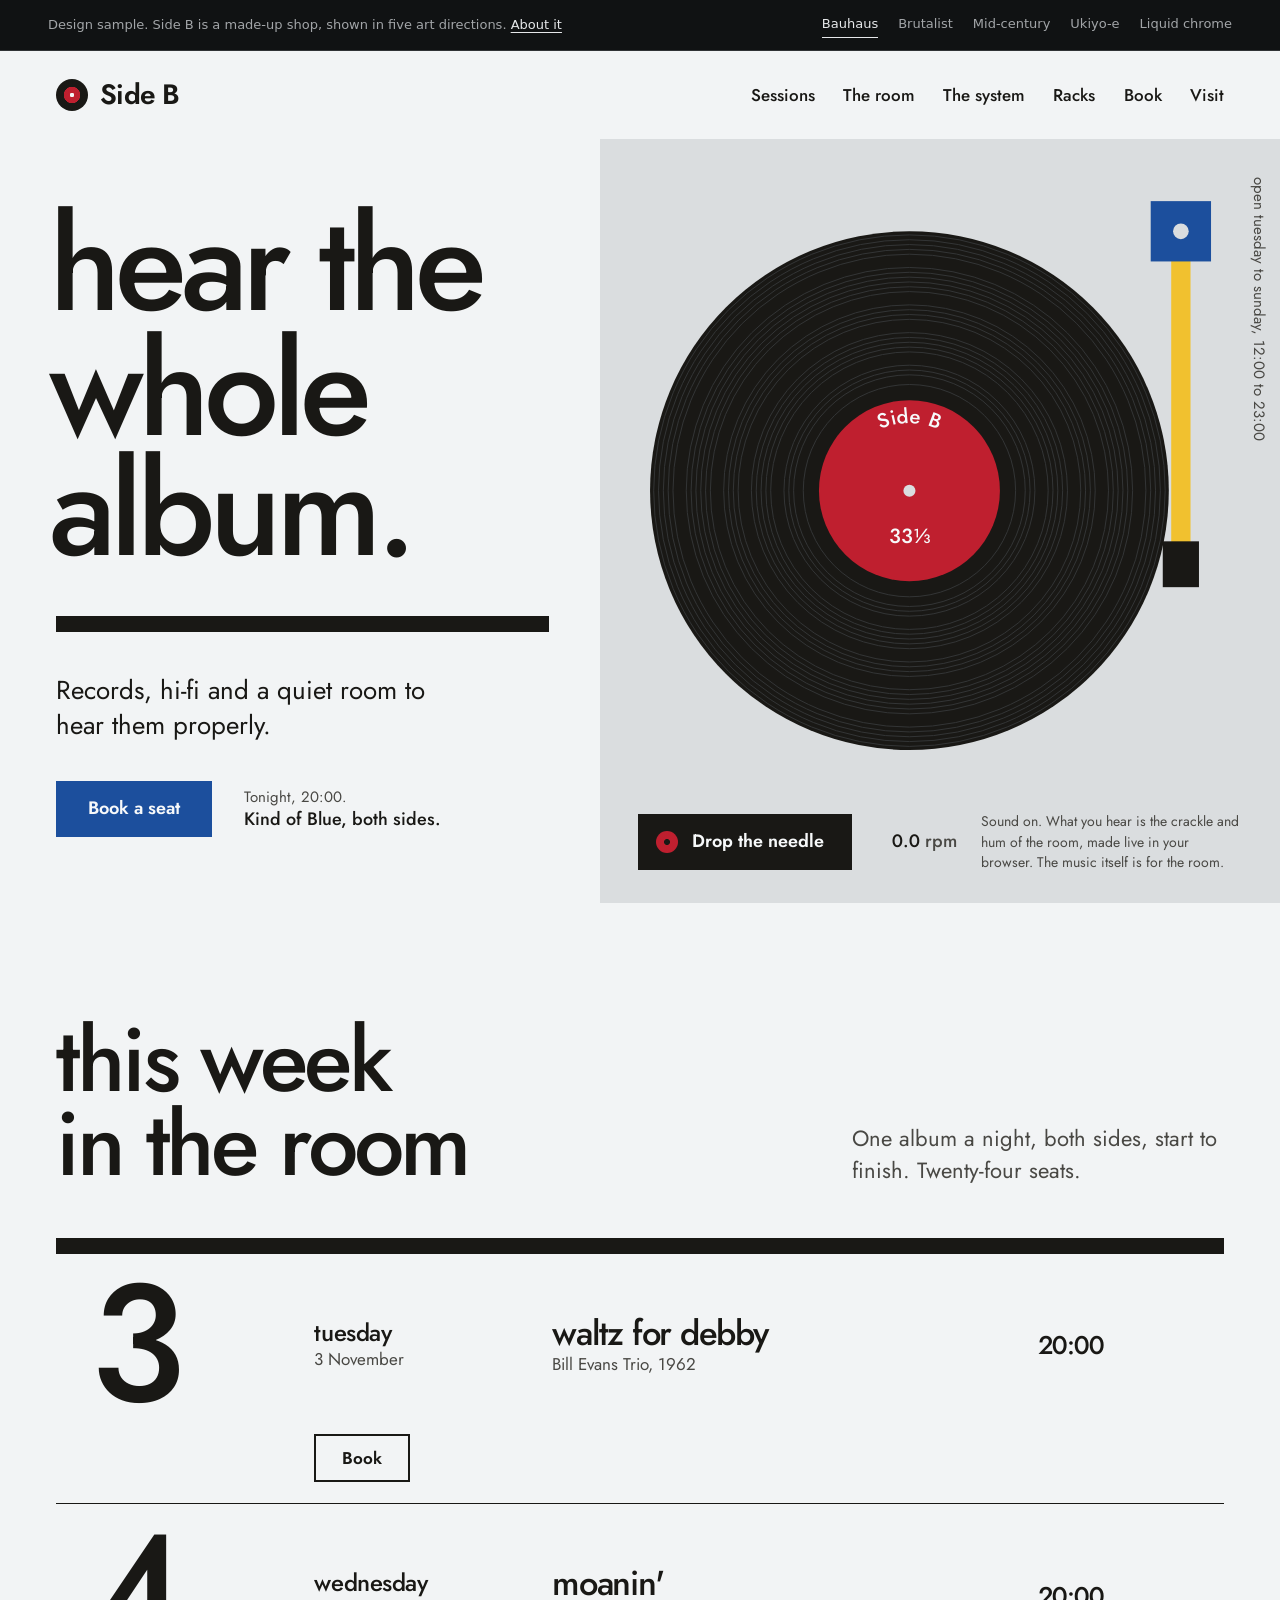
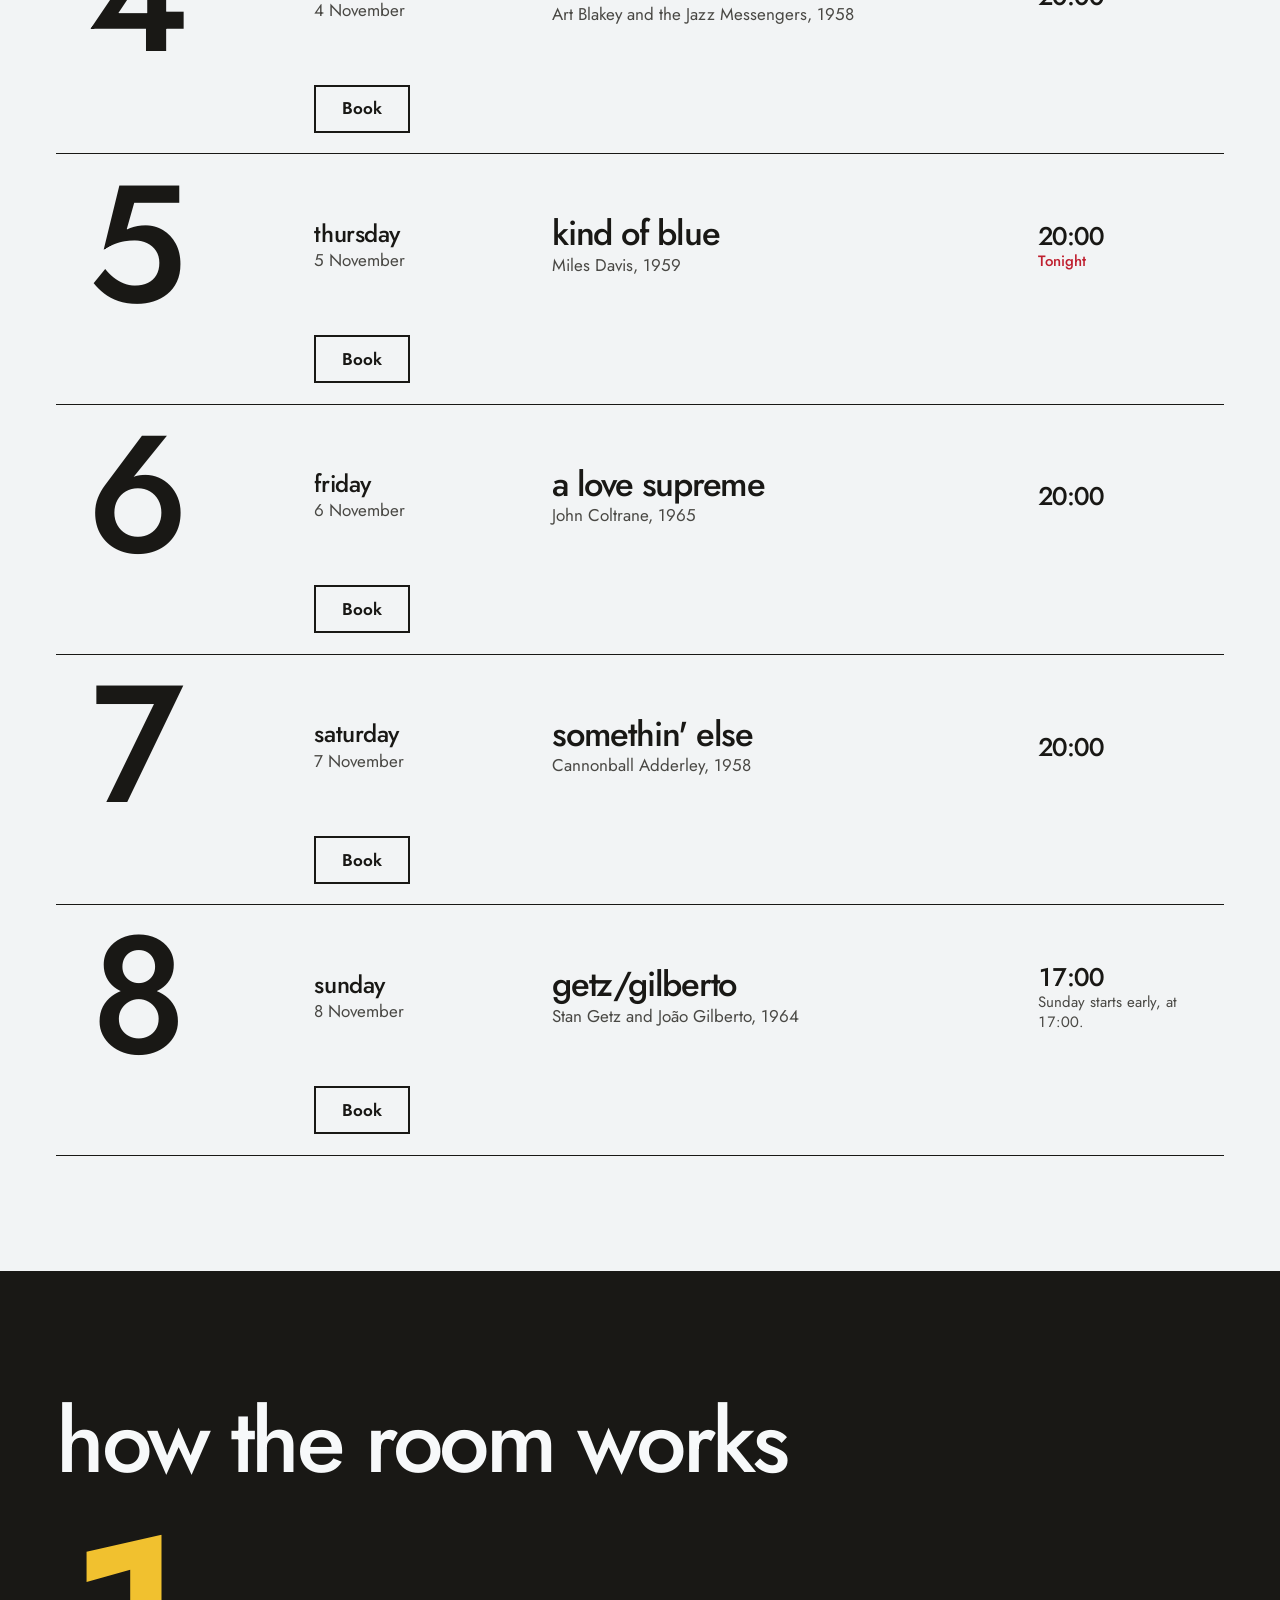
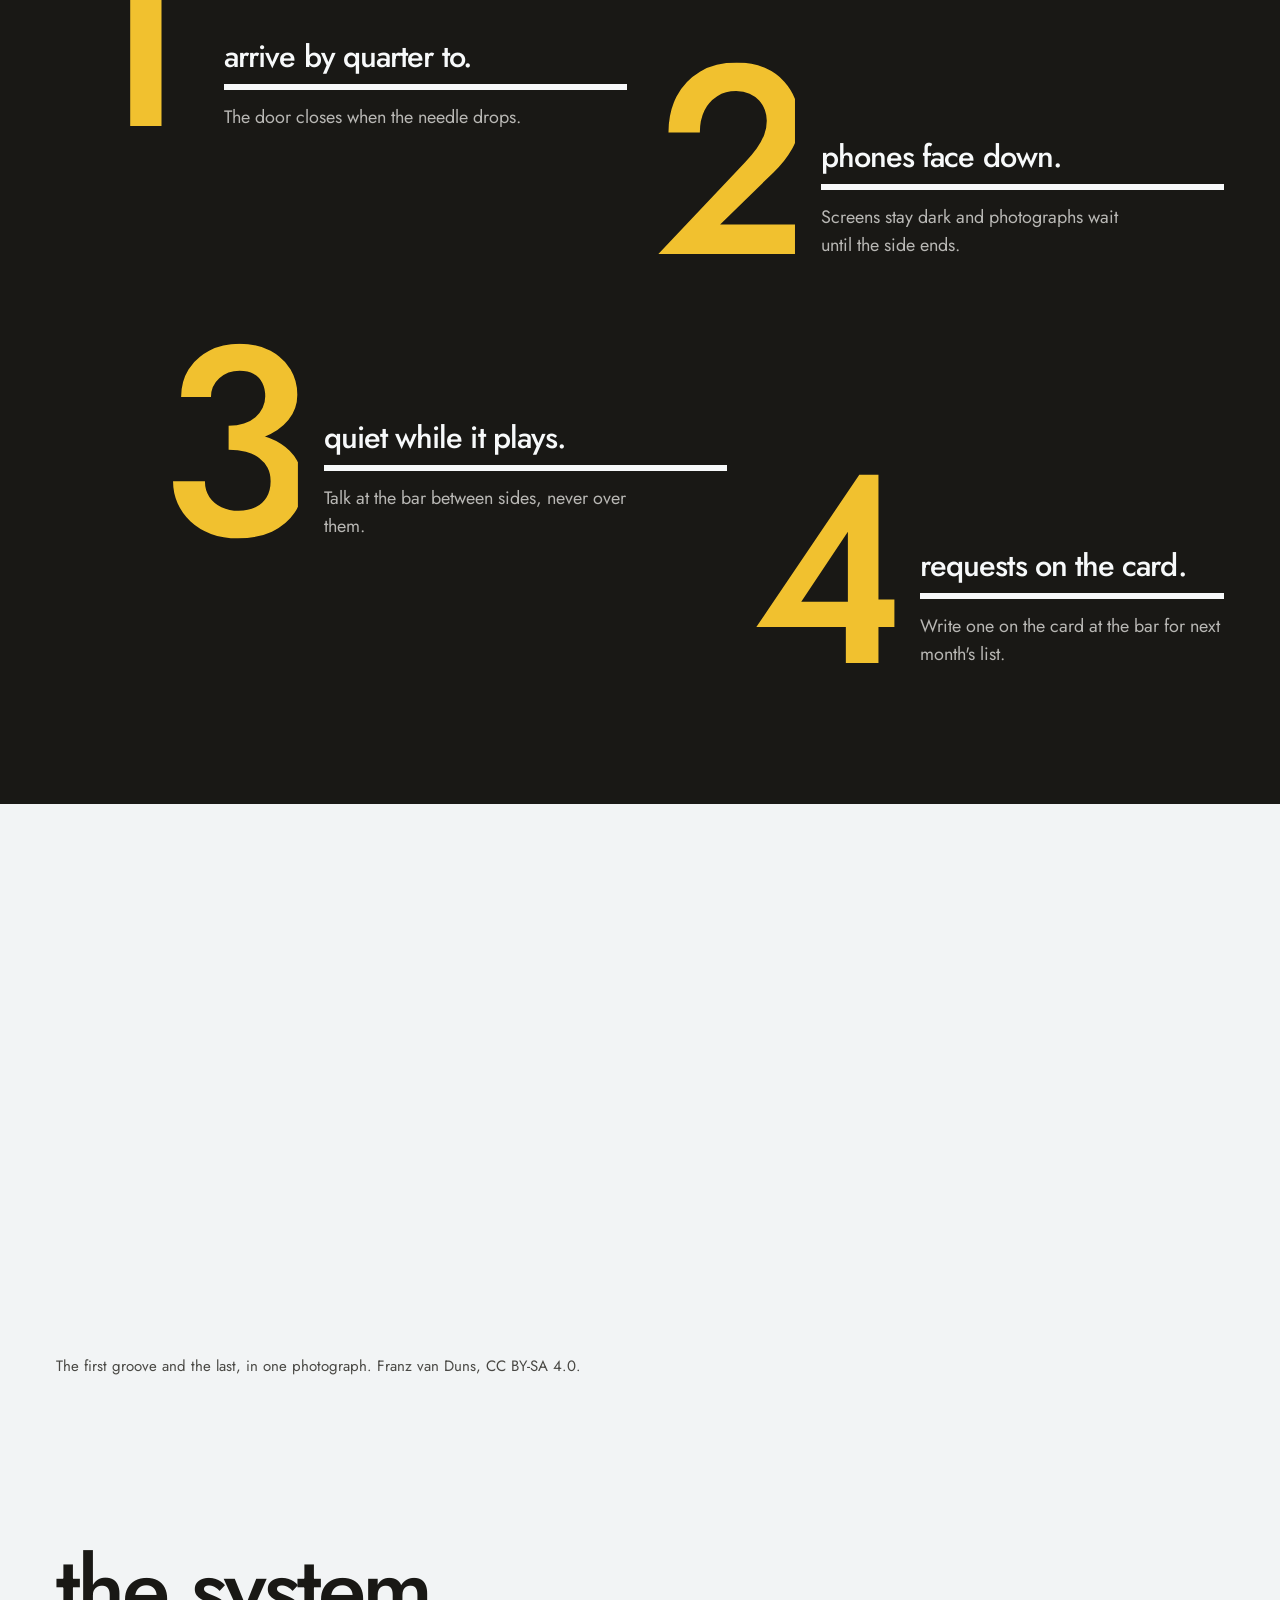
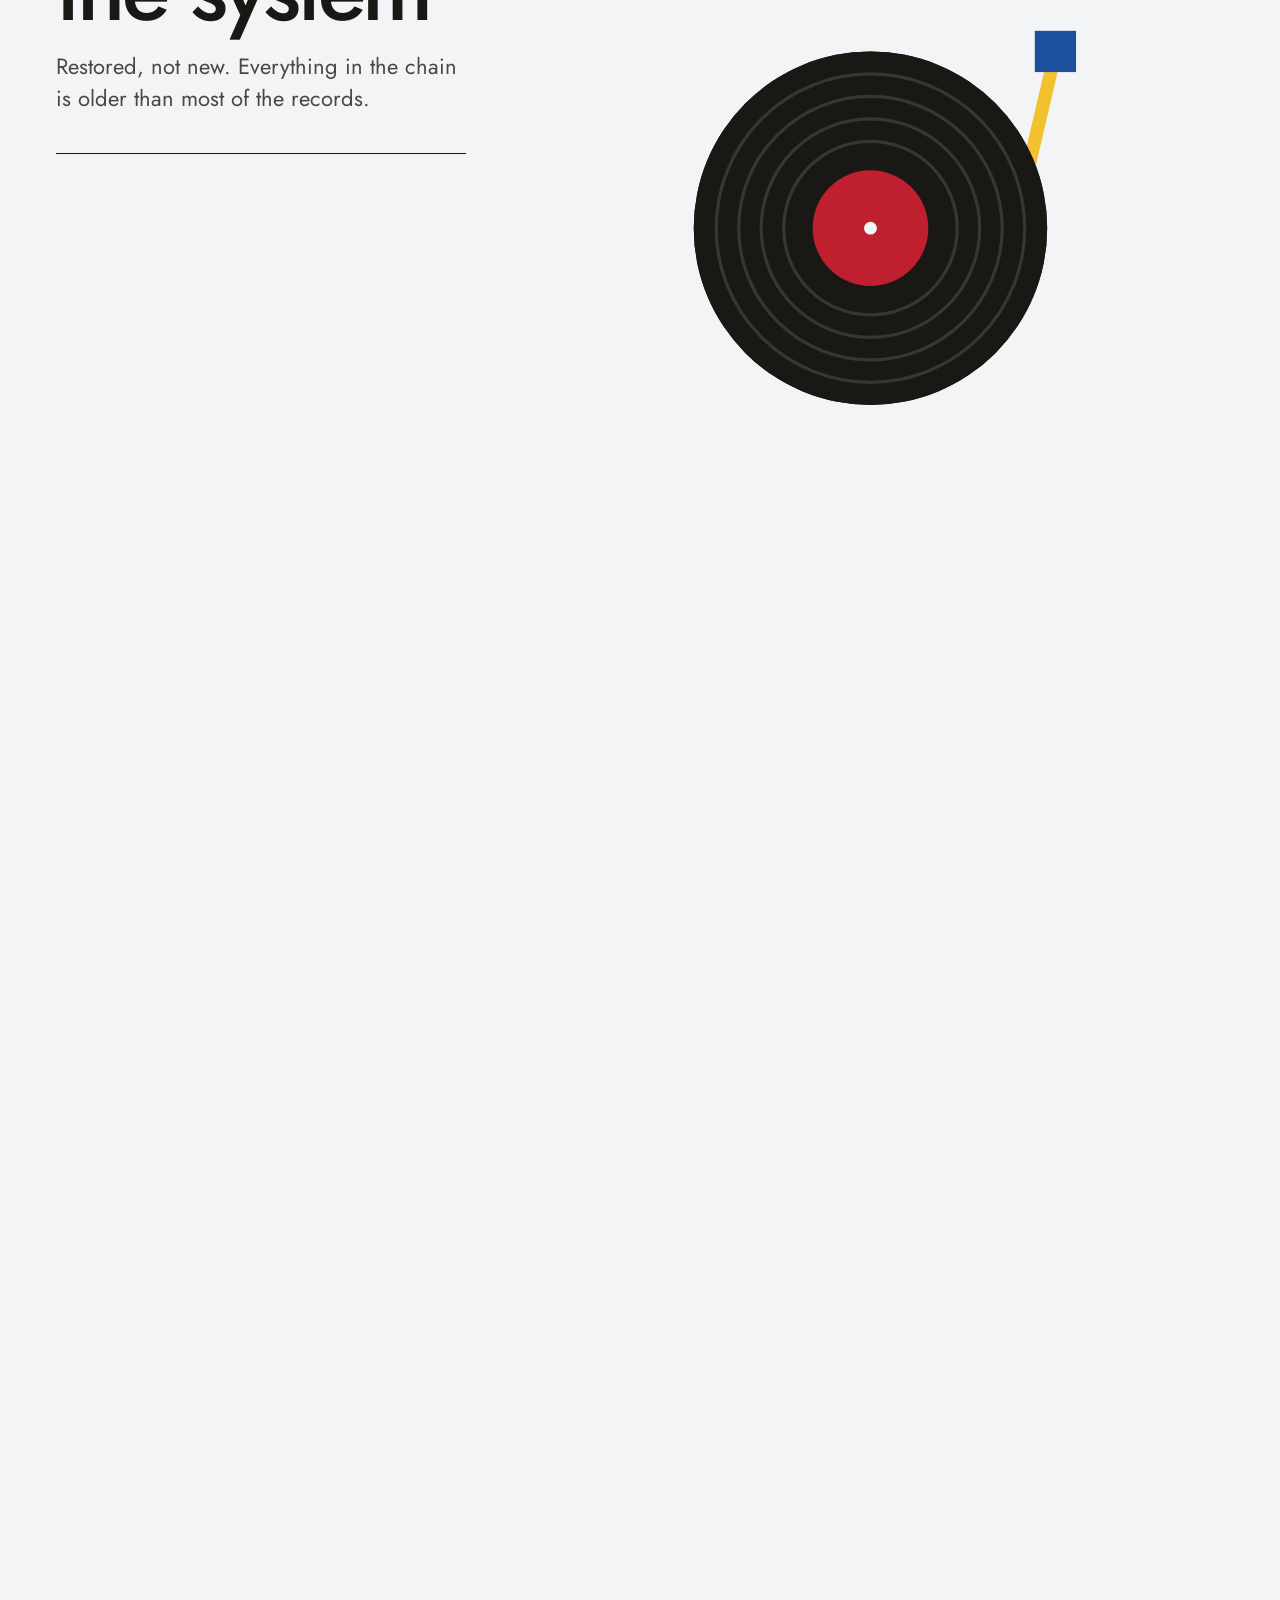
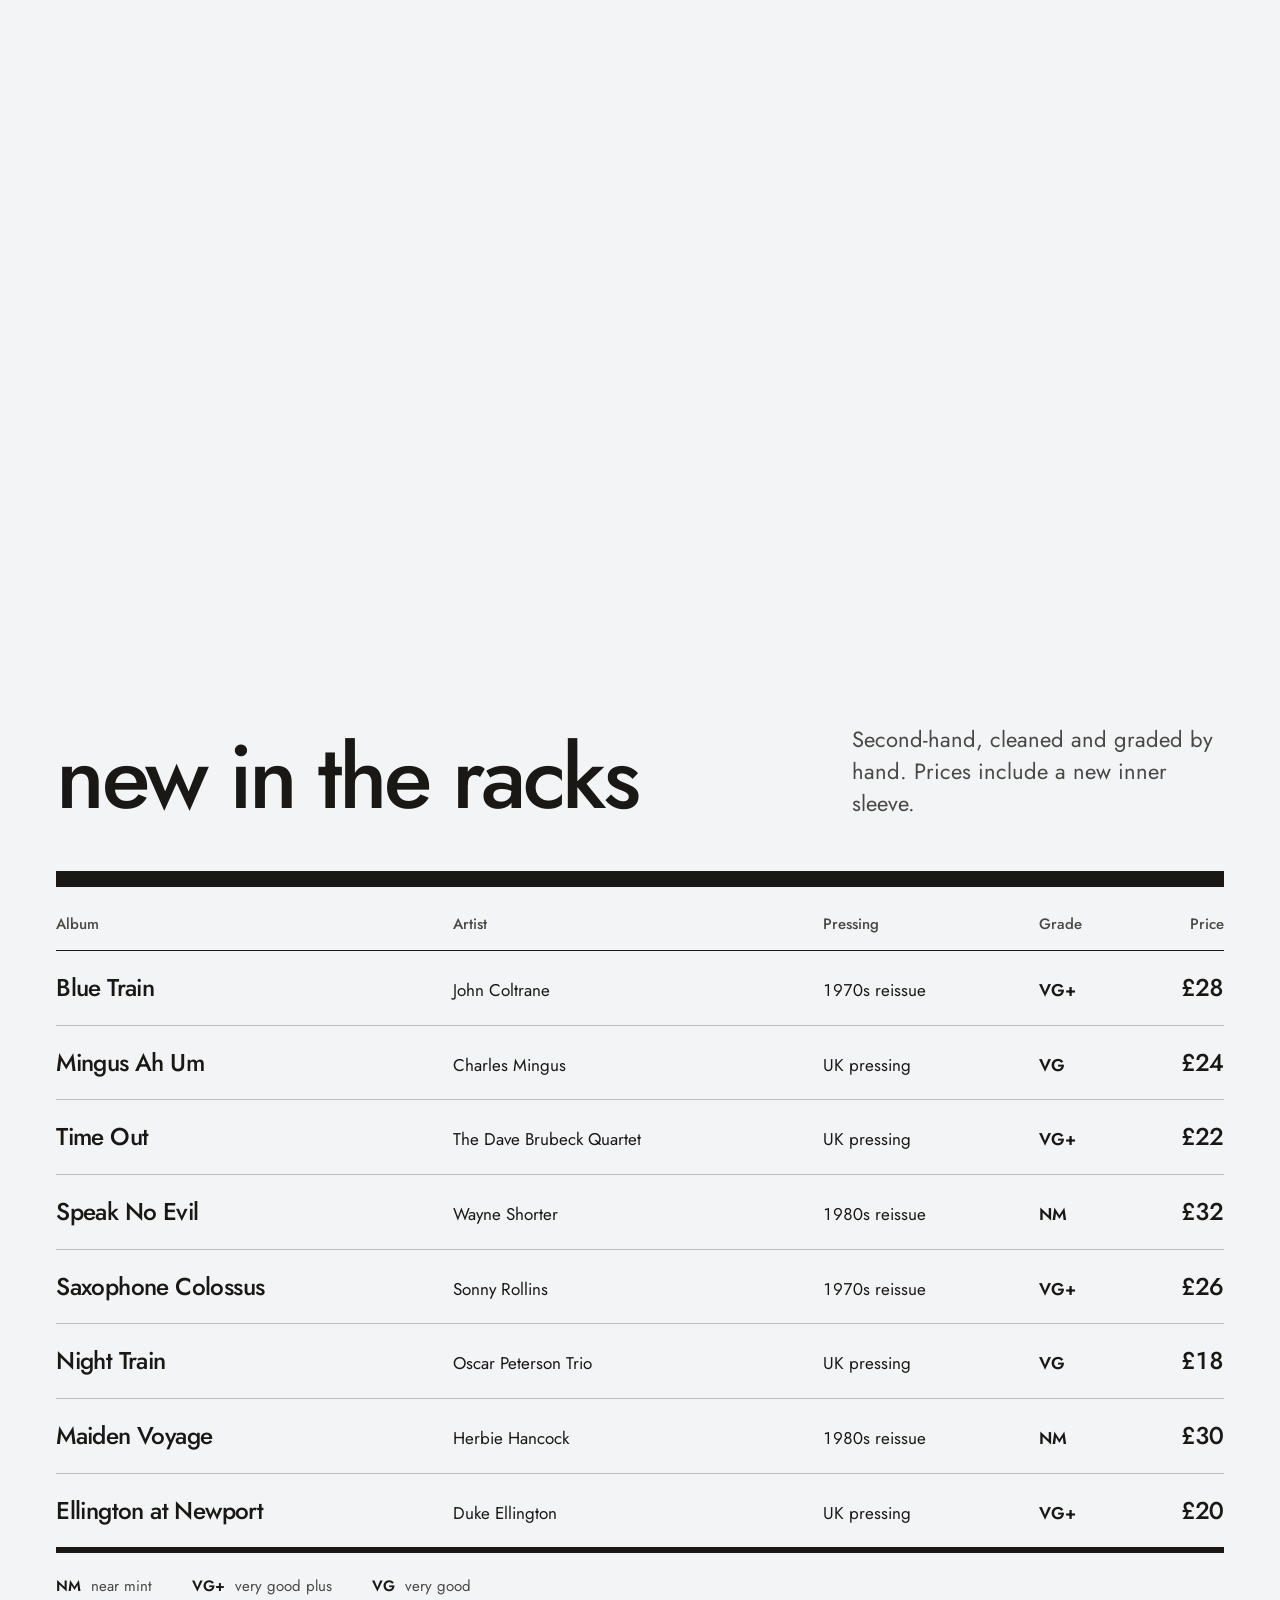
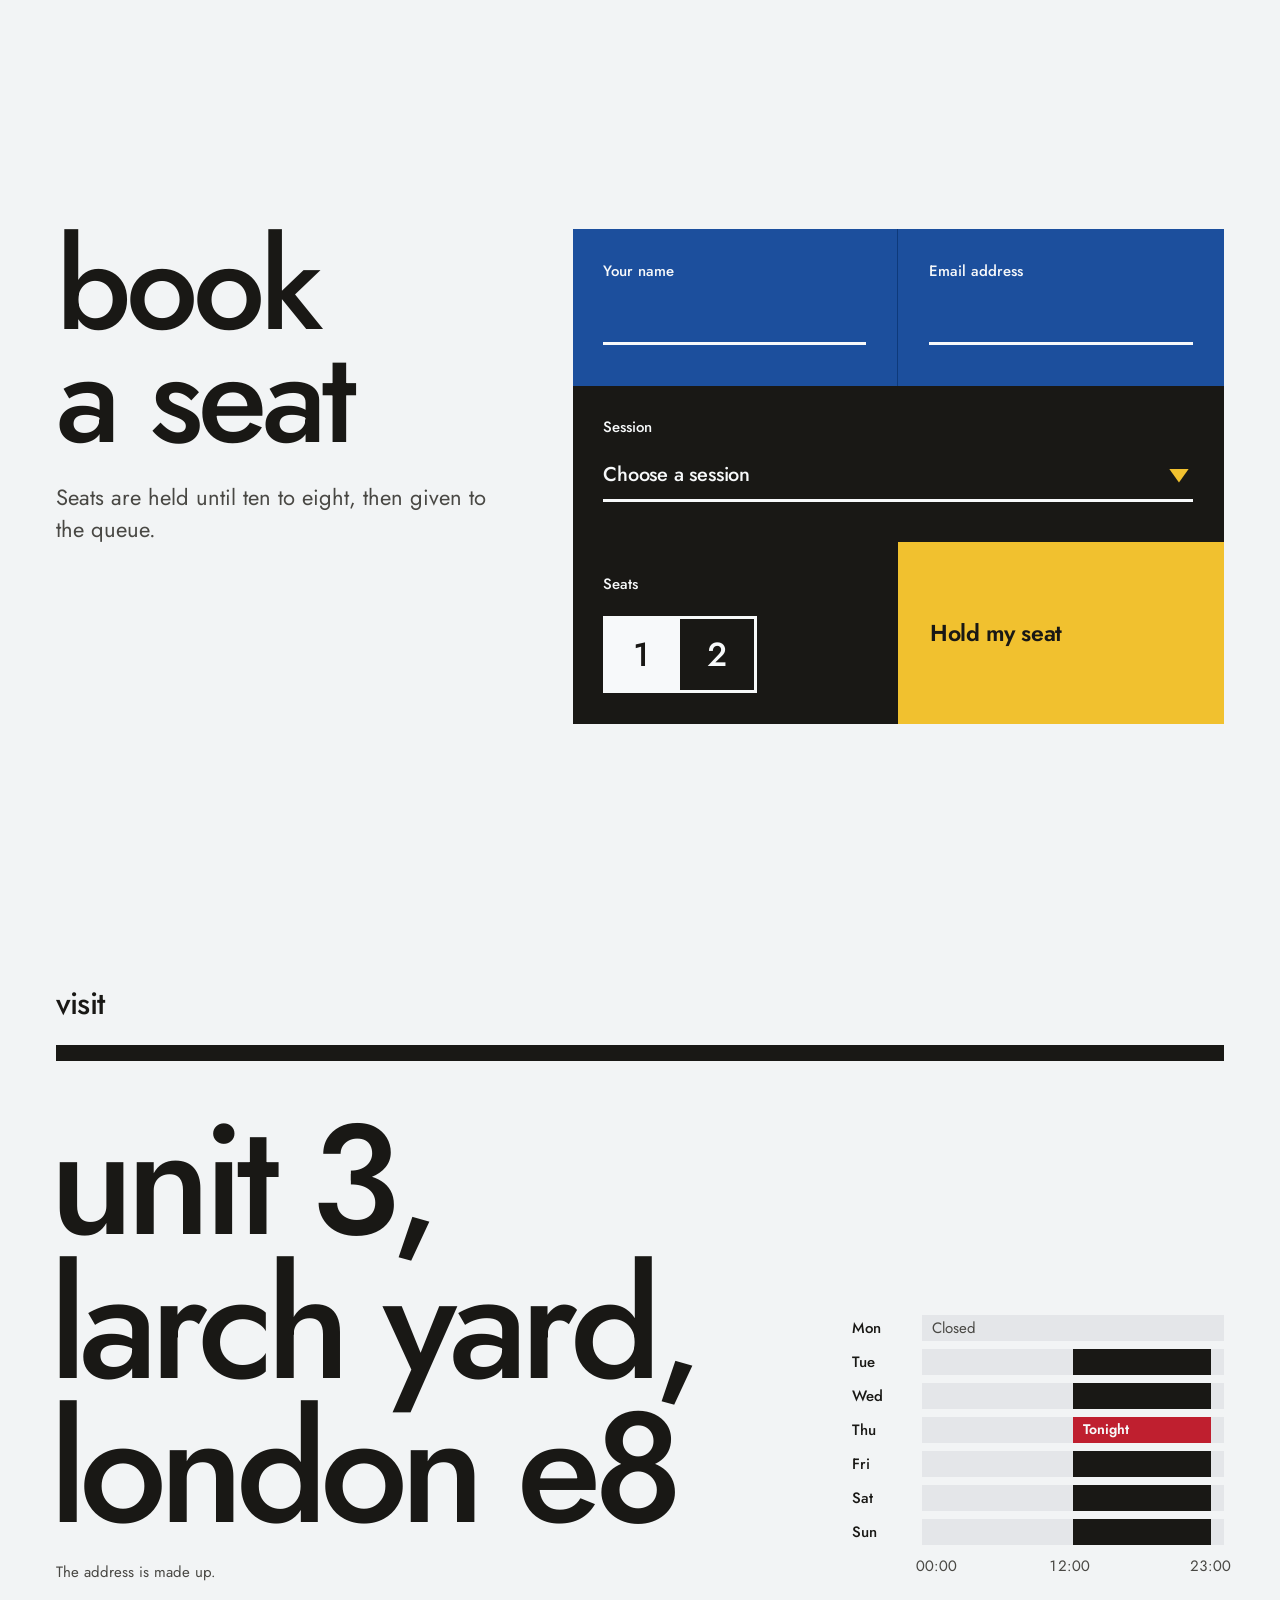
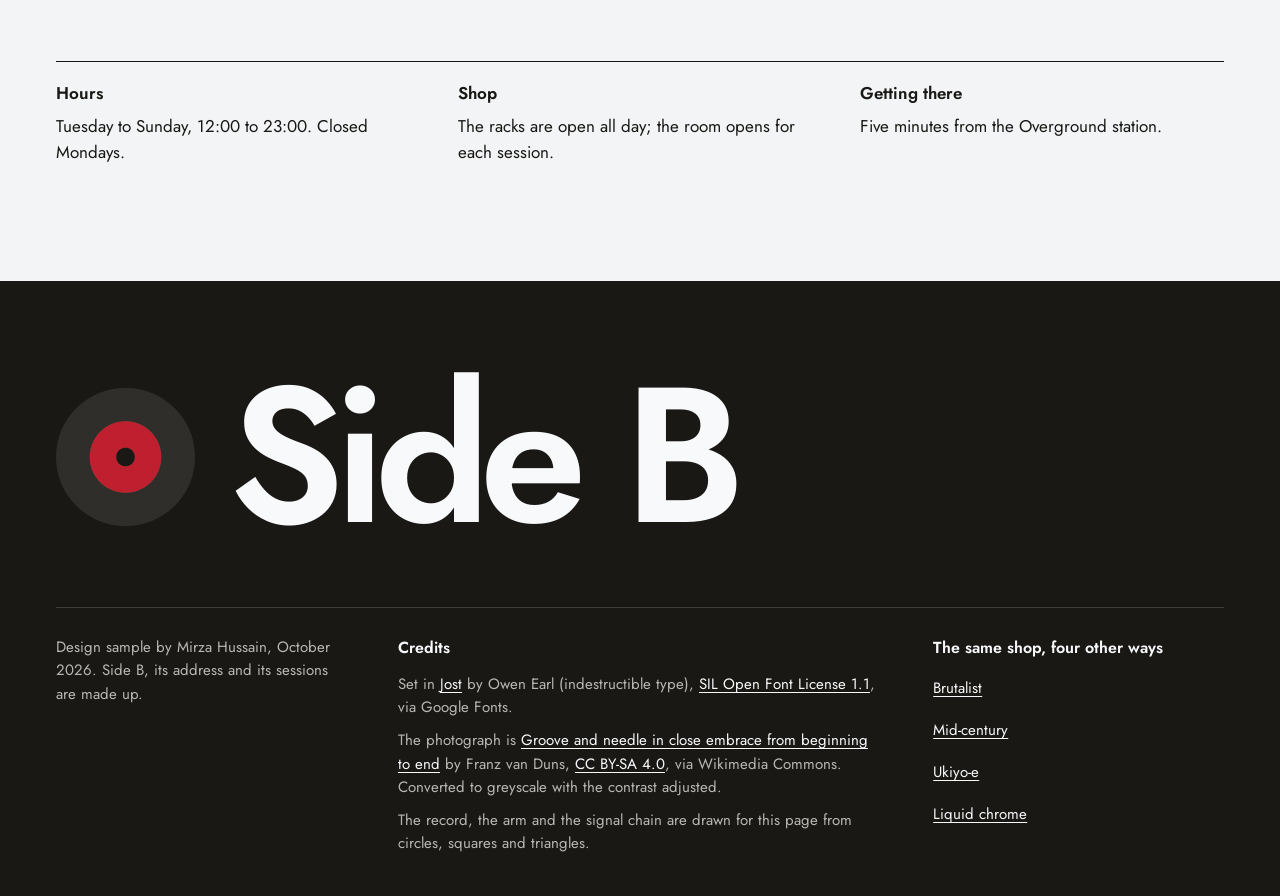
==== commit 43703fd5: "Side B: one record shop in five art directions" ====
--- a/bauhaus/index.html
+++ b/bauhaus/index.html
@@ -1,463 +1,468 @@
-<!doctype html>
-<html lang="en-GB">
-  <head>
-    <meta charset="UTF-8" />
-    <meta name="viewport" content="width=device-width, initial-scale=1.0" />
-    <title>Side B in Bauhaus: records, hi-fi and a listening room (design sample)</title>
-    <meta name="description" content="A design sample: a fictional record shop and listening room, art-directed in the Bauhaus manner." />
-    <meta name="theme-color" content="#f3f4f6" />
-    <link rel="icon" href="../favicon.svg" />
-    <script>
-      // Motion is added on top of a page that already reads without it. If the
-      // script never arrives, the class comes off again and everything shows.
-      document.documentElement.classList.add("js");
-      setTimeout(function () { if (!window.__sideB) document.documentElement.classList.remove("js"); }, 2500);
-    </script>
-    <link rel="preconnect" href="https://fonts.googleapis.com" />
-    <link rel="preconnect" href="https://fonts.gstatic.com" crossorigin />
-    <link href="https://fonts.googleapis.com/css2?family=Jost:wght@300..700&display=swap" rel="stylesheet" />
-    <script type="module" crossorigin src="../assets/bauhaus-9tTcJm5f.js"></script>
+<!doctype html>
+<html lang="en-GB">
+  <head>
+    <meta charset="UTF-8" />
+    <meta name="viewport" content="width=device-width, initial-scale=1.0" />
+    <title>Side B in Bauhaus: records, hi-fi and a listening room (design sample)</title>
+    <meta name="description" content="A design sample: a fictional record shop and listening room, art-directed in the Bauhaus manner." />
+    <meta name="theme-color" content="#f3f4f6" />
+    <link rel="icon" href="../favicon.svg" />
+    <script>
+      // Motion is added on top of a page that already reads without it. If the
+      // script never arrives, the class comes off again and everything shows.
+      document.documentElement.classList.add("js");
+      setTimeout(function () { if (!window.__sideB) document.documentElement.classList.remove("js"); }, 2500);
+    </script>
+    <link rel="preconnect" href="https://fonts.googleapis.com" />
+    <link rel="preconnect" href="https://fonts.gstatic.com" crossorigin />
+    <link href="https://fonts.googleapis.com/css2?family=Jost:wght@300..700&display=swap" rel="stylesheet" />+++++
+    <script type="module" crossorigin src="../assets/bauhaus-DQOHwJTj.js"></script>
     <link rel="modulepreload" crossorigin href="../assets/transitions-Dmy-K4ic.js">
     <link rel="modulepreload" crossorigin href="../assets/booking-QiCjPrqt.js">
     <link rel="modulepreload" crossorigin href="../assets/needle-fMAHz961.js">
     <link rel="stylesheet" crossorigin href="../assets/transitions-CAaEYbZX.css">
     <link rel="stylesheet" crossorigin href="../assets/booking-Dos5d-Vi.css">
     <link rel="stylesheet" crossorigin href="../assets/bauhaus-BnqjDnBl.css">
-  </head>
-  <body>
-    <div class="viewer">
-      <div class="viewer__inner">
-        <p class="viewer__note">Design sample.<span class="viewer__long"> Side B is a made-up shop, shown in five art directions.</span> <a href="../">About it</a></p>
-        <nav aria-label="Art directions">
-          <a href="../bauhaus/" aria-current="page">Bauhaus</a>
-          <a href="../brutalist/">Brutalist</a>
-          <a href="../mid-century/">Mid-century</a>
-          <a href="../ukiyo-e/">Ukiyo-e</a>
-          <a href="../chrome/">Liquid chrome</a>
-        </nav>
-      </div>
-    </div>
-
-    <header class="bh-nav">
-      <a class="bh-mark" href="./" data-vt="mark" aria-label="Side B, home">
-        <span class="bh-mark__disc" aria-hidden="true"></span>
-        side b
-      </a>
-      <button class="bh-menu-btn" type="button" aria-expanded="false" aria-controls="bh-menu" data-menu-open>Menu</button>
-      <nav class="bh-menu" id="bh-menu" aria-label="Main">
-        <button class="bh-menu__close" type="button" data-menu-close>Close</button>
-        <ul>
-          <li><a href="#sessions">Sessions</a></li>
-          <li><a href="#room">The room</a></li>
-          <li><a href="#system">The system</a></li>
-          <li><a href="#racks">Racks</a></li>
-          <li><a href="#book">Book</a></li>
-          <li><a href="#visit">Visit</a></li>
-        </ul>
-      </nav>
-    </header>
-
-    <main>
-      <!-- Hero: the turntable, drawn as the three Bauhaus forms. -->
-      <section class="bh-hero" aria-labelledby="bh-title">
-        <div class="bh-hero__text">
-          <h1 class="bh-h1" id="bh-title" data-vt="title">
-            <span class="bh-ln"><span data-line>hear the</span></span>
-            <span class="bh-ln"><span data-line>whole album.</span></span>
-          </h1>
-          <div class="bh-rule" aria-hidden="true" data-grow></div>
-          <p class="bh-lede" data-rise>Records, hi-fi and a quiet room to hear them properly.</p>
-          <div class="bh-actions" data-rise>
-            <a class="bh-btn" href="#book">Book a seat</a>
-            <p class="bh-tonight"><span>Tonight, 20:00.</span> Kind of Blue, both sides.</p>
-          </div>
-        </div>
-
-        <div class="bh-plinth">
-          <div class="bh-deck" data-deck aria-hidden="true">
-            <svg class="bh-deck__disc" data-disc viewBox="0 0 1000 1000" focusable="false">
-              <circle class="bh-vinyl" cx="450" cy="520" r="430" />
-              <g class="bh-grooves">
-                <circle cx="450" cy="520" r="424" /><circle cx="450" cy="520" r="416" /><circle cx="450" cy="520" r="408" /><circle cx="450" cy="520" r="400" /><circle cx="450" cy="520" r="392" />
-                <circle cx="450" cy="520" r="370" /><circle cx="450" cy="520" r="362" /><circle cx="450" cy="520" r="354" /><circle cx="450" cy="520" r="346" /><circle cx="450" cy="520" r="338" /><circle cx="450" cy="520" r="330" />
-                <circle cx="450" cy="520" r="308" /><circle cx="450" cy="520" r="300" /><circle cx="450" cy="520" r="292" /><circle cx="450" cy="520" r="284" />
-                <circle cx="450" cy="520" r="262" /><circle cx="450" cy="520" r="254" /><circle cx="450" cy="520" r="246" /><circle cx="450" cy="520" r="238" /><circle cx="450" cy="520" r="230" />
-                <circle cx="450" cy="520" r="208" /><circle cx="450" cy="520" r="200" /><circle cx="450" cy="520" r="192" /><circle cx="450" cy="520" r="176" />
-              </g>
-              <defs>
-                <path id="bh-label-arc" d="M 338 520 a 112 112 0 1 1 224 0 a 112 112 0 1 1 -224 0" />
-              </defs>
-              <g class="bh-label" data-label>
-                <circle class="bh-label__face" cx="450" cy="520" r="150" />
-                <text class="bh-label__text"><textPath href="#bh-label-arc" startOffset="25%" text-anchor="middle">side b</textPath></text>
-                <text class="bh-label__text" x="450" y="606" text-anchor="middle">33⅓</text>
-              </g>
-              <circle class="bh-spindle" cx="450" cy="520" r="10" />
-            </svg>
-            <svg class="bh-deck__arm" data-arm viewBox="0 0 1000 1000" focusable="false">
-              <rect class="bh-arm" x="884" y="90" width="32" height="540" />
-              <rect class="bh-head" x="870" y="604" width="60" height="76" />
-            </svg>
-            <svg class="bh-deck__pivot" viewBox="0 0 1000 1000" focusable="false">
-              <rect class="bh-pivot" x="850" y="40" width="100" height="100" />
-              <circle class="bh-bearing" cx="900" cy="90" r="13" />
-            </svg>
-          </div>
-
-          <div class="bh-needle" data-rise>
-            <button class="bh-needle__btn" type="button" data-needle aria-pressed="false">
-              <span class="bh-needle__glyph" aria-hidden="true"></span>
-              <span data-needle-label>Drop the needle</span>
-            </button>
-            <p class="bh-needle__rpm" aria-hidden="true"><span data-rpm>0.0</span> rpm</p>
-            <p class="bh-needle__print">Sound on. What you hear is the crackle and hum of the room, made live in your browser. The music itself is for the room.</p>
-          </div>
-          <p class="bh-vertical">open tuesday to sunday, 12:00 to 23:00</p>
-        </div>
-      </section>
-
-      <!-- Sessions: a strict timetable. The red label leaves the record and marks tonight. -->
-      <section class="bh-sessions" id="sessions" aria-labelledby="sessions-title">
-        <div class="bh-head">
-          <h2 class="bh-h2" id="sessions-title">this week in the room</h2>
-          <p class="bh-intro">One album a night, both sides, start to finish. Twenty-four seats.</p>
-        </div>
-
-        <ol class="bh-days">
-          <li class="bh-day" data-row>
-            <div class="bh-day__num" aria-hidden="true"><span class="bh-day__digit">3</span></div>
-            <p class="bh-day__when"><span class="bh-day__name">tuesday</span> 3 November</p>
-            <p class="bh-day__album"><span class="bh-day__title">waltz for debby</span> Bill Evans Trio, 1962</p>
-            <p class="bh-day__time">20:00</p>
-            <a class="bh-day__book" href="#book" data-session="tue-3" aria-label="Book a seat for Tuesday 3 November">Book</a>
-          </li>
-          <li class="bh-day" data-row>
-            <div class="bh-day__num" aria-hidden="true"><span class="bh-day__digit">4</span></div>
-            <p class="bh-day__when"><span class="bh-day__name">wednesday</span> 4 November</p>
-            <p class="bh-day__album"><span class="bh-day__title">moanin'</span> Art Blakey and the Jazz Messengers, 1958</p>
-            <p class="bh-day__time">20:00</p>
-            <a class="bh-day__book" href="#book" data-session="wed-4" aria-label="Book a seat for Wednesday 4 November">Book</a>
-          </li>
-          <li class="bh-day bh-day--tonight" data-row>
-            <div class="bh-day__num" aria-hidden="true" data-tonight-cell>
-              <span class="bh-day__disc" data-tonight-disc></span>
-              <span class="bh-day__digit">5</span>
-            </div>
-            <p class="bh-day__when"><span class="bh-day__name">thursday</span> 5 November</p>
-            <p class="bh-day__album"><span class="bh-day__title">kind of blue</span> Miles Davis, 1959</p>
-            <p class="bh-day__time">20:00 <span class="bh-day__flag">Tonight</span></p>
-            <a class="bh-day__book" href="#book" data-session="thu-5" aria-label="Book a seat for Thursday 5 November">Book</a>
-          </li>
-          <li class="bh-day" data-row>
-            <div class="bh-day__num" aria-hidden="true"><span class="bh-day__digit">6</span></div>
-            <p class="bh-day__when"><span class="bh-day__name">friday</span> 6 November</p>
-            <p class="bh-day__album"><span class="bh-day__title">a love supreme</span> John Coltrane, 1965</p>
-            <p class="bh-day__time">20:00</p>
-            <a class="bh-day__book" href="#book" data-session="fri-6" aria-label="Book a seat for Friday 6 November">Book</a>
-          </li>
-          <li class="bh-day" data-row>
-            <div class="bh-day__num" aria-hidden="true"><span class="bh-day__digit">7</span></div>
-            <p class="bh-day__when"><span class="bh-day__name">saturday</span> 7 November</p>
-            <p class="bh-day__album"><span class="bh-day__title">somethin' else</span> Cannonball Adderley, 1958</p>
-            <p class="bh-day__time">20:00</p>
-            <a class="bh-day__book" href="#book" data-session="sat-7" aria-label="Book a seat for Saturday 7 November">Book</a>
-          </li>
-          <li class="bh-day bh-day--early" data-row>
-            <div class="bh-day__num" aria-hidden="true"><span class="bh-day__digit">8</span></div>
-            <p class="bh-day__when"><span class="bh-day__name">sunday</span> 8 November</p>
-            <p class="bh-day__album"><span class="bh-day__title">getz/gilberto</span> Stan Getz and João Gilberto, 1964</p>
-            <p class="bh-day__time">17:00 <span class="bh-day__flag">Sunday starts early, at 17:00.</span></p>
-            <a class="bh-day__book" href="#book" data-session="sun-8" aria-label="Book a seat for Sunday 8 November">Book</a>
-          </li>
-        </ol>
-      </section>
-
-      <!-- The room: four house rules, numerals as the architecture. -->
-      <section class="bh-room" id="room" aria-labelledby="room-title">
-        <h2 class="bh-h2" id="room-title">how the room works</h2>
-        <ol class="bh-rules">
-          <li class="bh-rulei bh-rulei--1" data-rulei>
-            <span class="bh-rulei__num" aria-hidden="true">1</span>
-            <div class="bh-rulei__text">
-              <h3 class="bh-rulei__title">arrive by quarter to.</h3>
-              <p>The door closes when the needle drops.</p>
-            </div>
-          </li>
-          <li class="bh-rulei bh-rulei--2" data-rulei>
-            <span class="bh-rulei__num" aria-hidden="true">2</span>
-            <div class="bh-rulei__text">
-              <h3 class="bh-rulei__title">phones face down.</h3>
-              <p>Screens stay dark and photographs wait until the side ends.</p>
-            </div>
-          </li>
-          <li class="bh-rulei bh-rulei--3" data-rulei>
-            <span class="bh-rulei__num" aria-hidden="true">3</span>
-            <div class="bh-rulei__text">
-              <h3 class="bh-rulei__title">quiet while it plays.</h3>
-              <p>Talk at the bar between sides, never over them.</p>
-            </div>
-          </li>
-          <li class="bh-rulei bh-rulei--4" data-rulei>
-            <span class="bh-rulei__num" aria-hidden="true">4</span>
-            <div class="bh-rulei__text">
-              <h3 class="bh-rulei__title">requests on the card.</h3>
-              <p>Write one on the card at the bar for next month's list.</p>
-            </div>
-          </li>
-        </ol>
-      </section>
-
-      <!-- One photograph, black and white: one arm at the first groove and at the last. -->
-      <figure class="bh-photo">
-        <div class="bh-photo__frame" data-wipe>
-          <img
-            src="../img/tonearms-1440.webp"
-            srcset="../img/tonearms-960.webp 960w, ../img/tonearms-1440.webp 1440w, ../img/tonearms-1920.webp 1920w"
-            sizes="100vw"
-            width="1920" height="768"
-            loading="lazy"
-            alt="A black and white photograph of one tonearm shown twice over a record, at the outer edge and near the label" />
-        </div>
-        <figcaption>The first groove and the last, in one photograph. Franz van Duns, CC BY-SA 4.0.</figcaption>
-      </figure>
-
-      <!-- The system: the turntable's geometry comes apart into the signal chain. -->
-      <section class="bh-system" id="system" aria-labelledby="system-title">
-        <div class="bh-system__stage" data-stage>
-          <div class="bh-system__text">
-            <h2 class="bh-h2" id="system-title">the system</h2>
-            <p class="bh-intro">Restored, not new. Everything in the chain is older than most of the records.</p>
-            <ol class="bh-parts">
-              <li class="bh-part" data-part="0">
-                <svg class="bh-key" viewBox="0 0 40 40" aria-hidden="true"><circle cx="20" cy="20" r="18" /></svg>
-                <h3>Two turntables</h3>
-                <p>Belt-driven decks from the early 1970s, one for each side, so nothing waits.</p>
-              </li>
-              <li class="bh-part" data-part="1">
-                <svg class="bh-key bh-key--blue" viewBox="0 0 40 40" aria-hidden="true"><rect x="3" y="3" width="34" height="34" /></svg>
-                <h3>A valve amplifier</h3>
-                <p>Built in 1968 and rebuilt by hand in 2024, about eight watts a channel.</p>
-              </li>
-              <li class="bh-part" data-part="2">
-                <svg class="bh-key bh-key--red" viewBox="0 0 40 40" aria-hidden="true"><polygon points="3,20 37,2 37,38" /></svg>
-                <h3>Horn loudspeakers</h3>
-                <p>Large, efficient and quick, the kind the Tokyo listening cafés favoured.</p>
-              </li>
-              <li class="bh-part" data-part="3">
-                <svg class="bh-key bh-key--frame" viewBox="0 0 40 40" aria-hidden="true"><rect x="4" y="4" width="32" height="32" /></svg>
-                <h3>A cork-lined room</h3>
-                <p>Twenty-four seats, all facing the speakers, none facing each other.</p>
-              </li>
-            </ol>
-          </div>
-
-          <figure class="bh-chain">
-            <svg class="bh-chain__svg bh-chain__svg--h" data-chain="h" viewBox="0 0 1200 700" role="img" aria-labelledby="chain-desc-h">
-              <title id="chain-desc-h">Two turntables feed one valve amplifier, which drives two horn loudspeakers, all inside one room.</title>
-              <g data-c="frame">
-                <rect class="bh-c-line" data-side="t" x="0" y="0" width="1200" height="6" />
-                <rect class="bh-c-line" data-side="r" x="1194" y="0" width="6" height="700" />
-                <rect class="bh-c-line" data-side="b" x="0" y="694" width="1200" height="6" />
-                <rect class="bh-c-line" data-side="l" x="0" y="0" width="6" height="700" />
-              </g>
-              <rect class="bh-c-signal" data-c="arm" x="190" y="352" width="710" height="16" />
-              <g data-c="t1">
-                <circle class="bh-c-vinyl" cx="190" cy="230" r="110" />
-                <circle class="bh-c-groove" cx="190" cy="230" r="96" /><circle class="bh-c-groove" cx="190" cy="230" r="82" /><circle class="bh-c-groove" cx="190" cy="230" r="68" /><circle class="bh-c-groove" cx="190" cy="230" r="54" />
-                <circle class="bh-c-label" cx="190" cy="230" r="36" />
-                <circle class="bh-c-hole" cx="190" cy="230" r="4" />
-              </g>
-              <g data-c="t2">
-                <circle class="bh-c-vinyl" cx="190" cy="490" r="110" />
-                <circle class="bh-c-groove" cx="190" cy="490" r="96" /><circle class="bh-c-groove" cx="190" cy="490" r="82" /><circle class="bh-c-groove" cx="190" cy="490" r="68" /><circle class="bh-c-groove" cx="190" cy="490" r="54" />
-                <circle class="bh-c-label" cx="190" cy="490" r="36" />
-                <circle class="bh-c-hole" cx="190" cy="490" r="4" />
-              </g>
-              <rect class="bh-c-amp" data-c="amp" x="430" y="260" width="200" height="200" />
-              <g data-c="horns">
-                <polygon class="bh-c-horn" points="900,350 1110,140 1110,350" />
-                <polygon class="bh-c-horn" points="900,370 1110,370 1110,580" />
-              </g>
-              <g class="bh-c-text">
-                <text data-c="l0" x="80" y="660">two turntables</text>
-                <text data-c="l1" x="430" y="500">valve amplifier</text>
-                <text data-c="l2" x="900" y="620">horn loudspeakers</text>
-                <text data-c="l3" x="40" y="62">a cork-lined room</text>
-              </g>
-            </svg>
-            <svg class="bh-chain__svg bh-chain__svg--v" data-chain="v" viewBox="0 0 600 1080" role="img" aria-labelledby="chain-desc-v">
-              <title id="chain-desc-v">Two turntables feed one valve amplifier, which drives two horn loudspeakers, all inside one room.</title>
-              <g data-c="frame">
-                <rect class="bh-c-line" data-side="t" x="0" y="0" width="600" height="6" />
-                <rect class="bh-c-line" data-side="r" x="594" y="0" width="6" height="1080" />
-                <rect class="bh-c-line" data-side="b" x="0" y="1074" width="600" height="6" />
-                <rect class="bh-c-line" data-side="l" x="0" y="0" width="6" height="1080" />
-              </g>
-              <rect class="bh-c-signal" data-c="arm" x="292" y="200" width="16" height="600" />
-              <g data-c="t1">
-                <circle class="bh-c-vinyl" cx="170" cy="200" r="110" />
-                <circle class="bh-c-groove" cx="170" cy="200" r="96" /><circle class="bh-c-groove" cx="170" cy="200" r="82" /><circle class="bh-c-groove" cx="170" cy="200" r="68" /><circle class="bh-c-groove" cx="170" cy="200" r="54" />
-                <circle class="bh-c-label" cx="170" cy="200" r="36" />
-                <circle class="bh-c-hole" cx="170" cy="200" r="4" />
-              </g>
-              <g data-c="t2">
-                <circle class="bh-c-vinyl" cx="430" cy="200" r="110" />
-                <circle class="bh-c-groove" cx="430" cy="200" r="96" /><circle class="bh-c-groove" cx="430" cy="200" r="82" /><circle class="bh-c-groove" cx="430" cy="200" r="68" /><circle class="bh-c-groove" cx="430" cy="200" r="54" />
-                <circle class="bh-c-label" cx="430" cy="200" r="36" />
-                <circle class="bh-c-hole" cx="430" cy="200" r="4" />
-              </g>
-              <rect class="bh-c-amp" data-c="amp" x="200" y="400" width="200" height="200" />
-              <g data-c="horns">
-                <polygon class="bh-c-horn" points="292,800 292,1000 92,1000" />
-                <polygon class="bh-c-horn" points="308,800 508,1000 308,1000" />
-              </g>
-              <g class="bh-c-text">
-                <text data-c="l0" x="300" y="360" text-anchor="middle">two turntables</text>
-                <text data-c="l1" x="185" y="488" text-anchor="end"><tspan x="185">valve</tspan><tspan x="185" dy="34">amplifier</tspan></text>
-                <text data-c="l2" x="300" y="1046" text-anchor="middle">horn loudspeakers</text>
-                <text data-c="l3" x="30" y="54">a cork-lined room</text>
-              </g>
-            </svg>
-          </figure>
-        </div>
-      </section>
-
-      <!-- The racks: a price list, set like one. -->
-      <section class="bh-racks" id="racks" aria-labelledby="racks-title">
-        <div class="bh-head">
-          <h2 class="bh-h2" id="racks-title">new in the racks</h2>
-          <p class="bh-intro">Second-hand, cleaned and graded by hand. Prices include a new inner sleeve.</p>
-        </div>
-        <table class="bh-table">
-          <caption class="visually-hidden">New in the racks: album, artist, pressing, grade and price</caption>
-          <thead>
-            <tr><th scope="col">Album</th><th scope="col">Artist</th><th scope="col">Pressing</th><th scope="col">Grade</th><th scope="col" class="bh-num">Price</th></tr>
-          </thead>
-          <tbody>
-            <tr data-rack><th scope="row">Blue Train</th><td>John Coltrane</td><td>1970s reissue</td><td><abbr title="very good plus">VG+</abbr></td><td class="bh-num">£28</td></tr>
-            <tr data-rack><th scope="row">Mingus Ah Um</th><td>Charles Mingus</td><td>UK pressing</td><td><abbr title="very good">VG</abbr></td><td class="bh-num">£24</td></tr>
-            <tr data-rack><th scope="row">Time Out</th><td>The Dave Brubeck Quartet</td><td>UK pressing</td><td><abbr title="very good plus">VG+</abbr></td><td class="bh-num">£22</td></tr>
-            <tr data-rack><th scope="row">Speak No Evil</th><td>Wayne Shorter</td><td>1980s reissue</td><td><abbr title="near mint">NM</abbr></td><td class="bh-num">£32</td></tr>
-            <tr data-rack><th scope="row">Saxophone Colossus</th><td>Sonny Rollins</td><td>1970s reissue</td><td><abbr title="very good plus">VG+</abbr></td><td class="bh-num">£26</td></tr>
-            <tr data-rack><th scope="row">Night Train</th><td>Oscar Peterson Trio</td><td>UK pressing</td><td><abbr title="very good">VG</abbr></td><td class="bh-num">£18</td></tr>
-            <tr data-rack><th scope="row">Maiden Voyage</th><td>Herbie Hancock</td><td>1980s reissue</td><td><abbr title="near mint">NM</abbr></td><td class="bh-num">£30</td></tr>
-            <tr data-rack><th scope="row">Ellington at Newport</th><td>Duke Ellington</td><td>UK pressing</td><td><abbr title="very good plus">VG+</abbr></td><td class="bh-num">£20</td></tr>
-          </tbody>
-        </table>
-        <dl class="bh-grades">
-          <div><dt>NM</dt><dd>near mint</dd></div>
-          <div><dt>VG+</dt><dd>very good plus</dd></div>
-          <div><dt>VG</dt><dd>very good</dd></div>
-        </dl>
-      </section>
-
-      <!-- Book: the form is built from blue and black blocks. -->
-      <section class="bh-book" id="book" aria-labelledby="book-title">
-        <div class="bh-book__head">
-          <h2 class="bh-h2" id="book-title">book<br /> a seat</h2>
-          <p class="bh-intro">Seats are held until ten to eight, then given to the queue.</p>
-        </div>
-
-        <form class="bh-form" data-booking novalidate>
-          <div class="bh-block bh-block--blue bh-block--name" data-block>
-            <label for="bk-name">Your name</label>
-            <input id="bk-name" name="name" type="text" autocomplete="name" required />
-            <p class="bh-error" id="err-name" data-error-for="name"></p>
-          </div>
-          <div class="bh-block bh-block--blue bh-block--email" data-block>
-            <label for="bk-email">Email address</label>
-            <input id="bk-email" name="email" type="email" autocomplete="email" required />
-            <p class="bh-error" id="err-email" data-error-for="email"></p>
-          </div>
-          <div class="bh-block bh-block--ink bh-block--session" data-block>
-            <label for="bk-session">Session</label>
-            <div class="bh-select">
-              <select id="bk-session" name="session" required>
-                <option value="">Choose a session</option>
-                <option value="tue-3">Tuesday 3 November, 20:00. Waltz for Debby</option>
-                <option value="wed-4">Wednesday 4 November, 20:00. Moanin'</option>
-                <option value="thu-5">Thursday 5 November, 20:00. Kind of Blue</option>
-                <option value="fri-6">Friday 6 November, 20:00. A Love Supreme</option>
-                <option value="sat-7">Saturday 7 November, 20:00. Somethin' Else</option>
-                <option value="sun-8">Sunday 8 November, 17:00. Getz/Gilberto</option>
-              </select>
-            </div>
-            <p class="bh-error" id="err-session" data-error-for="session"></p>
-          </div>
-          <fieldset class="bh-block bh-block--ink bh-block--seats" data-block>
-            <legend>Seats</legend>
-            <div class="bh-seats">
-              <label class="bh-seat"><input type="radio" name="seats" value="1" checked /><span>1</span></label>
-              <label class="bh-seat"><input type="radio" name="seats" value="2" /><span>2</span></label>
-            </div>
-          </fieldset>
-          <div class="bh-block bh-block--submit" data-block>
-            <button class="bh-submit" type="submit">Hold my seat</button>
-          </div>
-          <p class="bh-form__message" data-booking-message aria-live="polite"></p>
-        </form>
-      </section>
-
-      <!-- Visit: the address, set large. -->
-      <section class="bh-visit" id="visit" aria-labelledby="visit-title">
-        <h2 class="bh-visit__title" id="visit-title">visit</h2>
-        <div class="bh-visit__main">
-          <div>
-            <p class="bh-address">
-              <span class="bh-ln"><span data-line>unit 3,</span></span>
-              <span class="bh-ln"><span data-line>larch yard,</span></span>
-              <span class="bh-ln"><span data-line>london e8</span></span>
-            </p>
-            <p class="bh-address__note">The address is made up.</p>
-          </div>
-          <figure class="bh-hours" aria-label="Opening hours. Tuesday to Sunday, 12:00 to 23:00. Closed Mondays.">
-            <ol class="bh-hours__days" aria-hidden="true">
-              <li class="bh-hours__row bh-hours__row--closed"><span class="bh-hours__day">Mon</span><span class="bh-hours__track"><span class="bh-hours__closed">Closed</span></span></li>
-              <li class="bh-hours__row"><span class="bh-hours__day">Tue</span><span class="bh-hours__track"><span class="bh-hours__bar" data-bar></span></span></li>
-              <li class="bh-hours__row"><span class="bh-hours__day">Wed</span><span class="bh-hours__track"><span class="bh-hours__bar" data-bar></span></span></li>
-              <li class="bh-hours__row bh-hours__row--tonight"><span class="bh-hours__day">Thu</span><span class="bh-hours__track"><span class="bh-hours__bar" data-bar>Tonight</span></span></li>
-              <li class="bh-hours__row"><span class="bh-hours__day">Fri</span><span class="bh-hours__track"><span class="bh-hours__bar" data-bar></span></span></li>
-              <li class="bh-hours__row"><span class="bh-hours__day">Sat</span><span class="bh-hours__track"><span class="bh-hours__bar" data-bar></span></span></li>
-              <li class="bh-hours__row"><span class="bh-hours__day">Sun</span><span class="bh-hours__track"><span class="bh-hours__bar" data-bar></span></span></li>
-            </ol>
-            <div class="bh-hours__axis" aria-hidden="true"><span style="--at: 0">00:00</span><span style="--at: 12">12:00</span><span style="--at: 23">23:00</span></div>
-          </figure>
-        </div>
-        <dl class="bh-facts">
-          <div><dt>Hours</dt><dd>Tuesday to Sunday, 12:00 to 23:00. Closed Mondays.</dd></div>
-          <div><dt>Shop</dt><dd>The racks are open all day; the room opens for each session.</dd></div>
-          <div><dt>Getting there</dt><dd>Five minutes from the Overground station.</dd></div>
-        </dl>
-      </section>
-    </main>
-
-    <footer class="bh-footer">
-      <p class="bh-footer__mark" aria-hidden="true"><span class="bh-mark__disc"></span>side b</p>
-      <div class="bh-footer__cols">
-        <p class="bh-footer__note">Design sample by Mirza Hussain, October 2026. Side B, its address and its sessions are made up.</p>
-        <div>
-          <h2 class="bh-footer__h">Credits</h2>
-          <ul class="bh-footer__list">
-            <li>Set in <a href="https://fonts.google.com/specimen/Jost">Jost</a> by Owen Earl (indestructible type), <a href="https://openfontlicense.org/">SIL Open Font License 1.1</a>, via Google Fonts.</li>
-            <li>The photograph is <a href="https://commons.wikimedia.org/wiki/File:Groove_and_needle_in_close_embrace_from_beginning_to_end.jpg">Groove and needle in close embrace from beginning to end</a> by Franz van Duns, <a href="https://creativecommons.org/licenses/by-sa/4.0/">CC BY-SA 4.0</a>, via Wikimedia Commons. Converted to greyscale with the contrast adjusted.</li>
-            <li>The record, the arm and the signal chain are drawn for this page from circles, squares and triangles.</li>
-          </ul>
-        </div>
-        <nav aria-label="Other art directions">
-          <h2 class="bh-footer__h">The same shop, four other ways</h2>
-          <ul class="bh-footer__list">
-            <li><a href="../brutalist/">Brutalist</a></li>
-            <li><a href="../mid-century/">Mid-century</a></li>
-            <li><a href="../ukiyo-e/">Ukiyo-e</a></li>
-            <li><a href="../chrome/">Liquid chrome</a></li>
-          </ul>
-        </nav>
-      </div>
-    </footer>
-
-    <button class="bh-mini" type="button" data-needle-mini aria-pressed="true" hidden>
-      <span class="bh-mini__disc" aria-hidden="true"></span>
-      Lift the needle
-    </button>
-  </body>
-</html>
+  </head>
+  <body>
+    <div class="viewer">
+      <div class="viewer__inner">
+        <p class="viewer__note">Design sample.<span class="viewer__long"> Side B is a made-up shop, shown in five art directions.</span> <a href="../">About it</a></p>
+        <nav aria-label="Art directions">
+          <a href="../bauhaus/" aria-current="page">Bauhaus</a>
+          <a href="../brutalist/">Brutalist</a>
+          <a href="../mid-century/">Mid-century</a>
+          <a href="../ukiyo-e/">Ukiyo-e</a>
+          <a href="../chrome/">Liquid chrome</a>
+        </nav>
+      </div>
+    </div>
+
+    <header class="bh-nav">
+      <a class="bh-mark" href="./" data-vt="mark" aria-label="Side B, home">
+        <span class="bh-mark__disc" aria-hidden="true"></span>
+        Side B
+      </a>
+      <button class="bh-menu-btn" type="button" aria-expanded="false" aria-controls="bh-menu" data-menu-open>Menu</button>
+      <nav class="bh-menu" id="bh-menu" aria-label="Main">
+        <button class="bh-menu__close" type="button" data-menu-close>Close</button>
+        <ul>
+          <li><a href="#sessions">Sessions</a></li>
+          <li><a href="#room">The room</a></li>
+          <li><a href="#system">The system</a></li>
+          <li><a href="#racks">Racks</a></li>
+          <li><a href="#book">Book</a></li>
+          <li><a href="#visit">Visit</a></li>
+        </ul>
+      </nav>
+    </header>
+
+    <main>
+      <!-- Hero: the turntable, drawn as the three Bauhaus forms. -->
+      <section class="bh-hero" aria-labelledby="bh-title">
+        <div class="bh-hero__text">
+          <h1 class="bh-h1" id="bh-title" data-vt="title">
+            <span class="bh-ln"><span data-line>hear the</span></span>
+            <span class="bh-ln"><span data-line>whole album.</span></span>
+          </h1>
+          <div class="bh-rule" aria-hidden="true" data-grow></div>
+          <p class="bh-lede" data-rise>Records, hi-fi and a quiet room to hear them properly.</p>
+          <div class="bh-actions" data-rise>
+            <a class="bh-btn" href="#book">Book a seat</a>
+            <p class="bh-tonight"><span>Tonight, 20:00.</span> Kind of Blue, both sides.</p>
+          </div>
+        </div>
+
+        <div class="bh-plinth">
+          <div class="bh-deck" data-deck aria-hidden="true">
+            <svg class="bh-deck__disc" data-disc viewBox="0 0 1000 1000" focusable="false">
+              <circle class="bh-vinyl" cx="450" cy="520" r="430" />
+              <g class="bh-grooves">
+                <circle cx="450" cy="520" r="424" /><circle cx="450" cy="520" r="416" /><circle cx="450" cy="520" r="408" /><circle cx="450" cy="520" r="400" /><circle cx="450" cy="520" r="392" />
+                <circle cx="450" cy="520" r="370" /><circle cx="450" cy="520" r="362" /><circle cx="450" cy="520" r="354" /><circle cx="450" cy="520" r="346" /><circle cx="450" cy="520" r="338" /><circle cx="450" cy="520" r="330" />
+                <circle cx="450" cy="520" r="308" /><circle cx="450" cy="520" r="300" /><circle cx="450" cy="520" r="292" /><circle cx="450" cy="520" r="284" />
+                <circle cx="450" cy="520" r="262" /><circle cx="450" cy="520" r="254" /><circle cx="450" cy="520" r="246" /><circle cx="450" cy="520" r="238" /><circle cx="450" cy="520" r="230" />
+                <circle cx="450" cy="520" r="208" /><circle cx="450" cy="520" r="200" /><circle cx="450" cy="520" r="192" /><circle cx="450" cy="520" r="176" />
+              </g>
+              <defs>
+                <path id="bh-label-arc" d="M 338 520 a 112 112 0 1 1 224 0 a 112 112 0 1 1 -224 0" />
+              </defs>
+              <g class="bh-label" data-label>
+                <circle class="bh-label__face" cx="450" cy="520" r="150" />
+                <text class="bh-label__text"><textPath href="#bh-label-arc" startOffset="25%" text-anchor="middle">Side B</textPath></text>
+                <text class="bh-label__text" x="450" y="606" text-anchor="middle">33⅓</text>
+              </g>
+              <circle class="bh-spindle" cx="450" cy="520" r="10" />
+            </svg>
+            <svg class="bh-deck__arm" data-arm viewBox="0 0 1000 1000" focusable="false">
+              <rect class="bh-arm" x="884" y="90" width="32" height="540" />
+              <rect class="bh-head" x="870" y="604" width="60" height="76" />
+            </svg>
+            <svg class="bh-deck__pivot" viewBox="0 0 1000 1000" focusable="false">
+              <rect class="bh-pivot" x="850" y="40" width="100" height="100" />
+              <circle class="bh-bearing" cx="900" cy="90" r="13" />
+            </svg>
+          </div>
+
+          <div class="bh-needle" data-rise>
+            <button class="bh-needle__btn" type="button" data-needle aria-pressed="false">
+              <span class="bh-needle__glyph" aria-hidden="true"></span>
+              <span data-needle-label>Drop the needle</span>
+            </button>
+            <p class="bh-needle__rpm" aria-hidden="true"><span data-rpm>0.0</span> rpm</p>
+            <p class="bh-needle__print">Sound on. What you hear is the crackle and hum of the room, made live in your browser. The music itself is for the room.</p>
+          </div>
+          <p class="bh-vertical">open tuesday to sunday, 12:00 to 23:00</p>
+        </div>
+      </section>
+
+      <!-- Sessions: a strict timetable. The red label leaves the record and marks tonight. -->
+      <section class="bh-sessions" id="sessions" aria-labelledby="sessions-title">
+        <div class="bh-head">
+          <h2 class="bh-h2" id="sessions-title">this week in the room</h2>
+          <p class="bh-intro">One album a night, both sides, start to finish. Twenty-four seats.</p>
+        </div>
+
+        <ol class="bh-days">
+          <li class="bh-day" data-row>
+            <div class="bh-day__num" aria-hidden="true"><span class="bh-day__digit">3</span></div>
+            <p class="bh-day__when"><span class="bh-day__name">tuesday</span> 3 November</p>
+            <p class="bh-day__album"><span class="bh-day__title">waltz for debby</span> Bill Evans Trio, 1962</p>
+            <p class="bh-day__time">20:00</p>
+            <a class="bh-day__book" href="#book" data-session="tue-3" aria-label="Book a seat for Tuesday 3 November">Book</a>
+          </li>
+          <li class="bh-day" data-row>
+            <div class="bh-day__num" aria-hidden="true"><span class="bh-day__digit">4</span></div>
+            <p class="bh-day__when"><span class="bh-day__name">wednesday</span> 4 November</p>
+            <p class="bh-day__album"><span class="bh-day__title">moanin'</span> Art Blakey and the Jazz Messengers, 1958</p>
+            <p class="bh-day__time">20:00</p>
+            <a class="bh-day__book" href="#book" data-session="wed-4" aria-label="Book a seat for Wednesday 4 November">Book</a>
+          </li>
+          <li class="bh-day bh-day--tonight" data-row>
+            <div class="bh-day__num" aria-hidden="true" data-tonight-cell>
+              <span class="bh-day__disc" data-tonight-disc></span>
+              <span class="bh-day__digit">5</span>
+            </div>
+            <p class="bh-day__when"><span class="bh-day__name">thursday</span> 5 November</p>
+            <p class="bh-day__album"><span class="bh-day__title">kind of blue</span> Miles Davis, 1959</p>
+            <p class="bh-day__time">20:00 <span class="bh-day__flag">Tonight</span></p>
+            <a class="bh-day__book" href="#book" data-session="thu-5" aria-label="Book a seat for Thursday 5 November">Book</a>
+          </li>
+          <li class="bh-day" data-row>
+            <div class="bh-day__num" aria-hidden="true"><span class="bh-day__digit">6</span></div>
+            <p class="bh-day__when"><span class="bh-day__name">friday</span> 6 November</p>
+            <p class="bh-day__album"><span class="bh-day__title">a love supreme</span> John Coltrane, 1965</p>
+            <p class="bh-day__time">20:00</p>
+            <a class="bh-day__book" href="#book" data-session="fri-6" aria-label="Book a seat for Friday 6 November">Book</a>
+          </li>
+          <li class="bh-day" data-row>
+            <div class="bh-day__num" aria-hidden="true"><span class="bh-day__digit">7</span></div>
+            <p class="bh-day__when"><span class="bh-day__name">saturday</span> 7 November</p>
+            <p class="bh-day__album"><span class="bh-day__title">somethin' else</span> Cannonball Adderley, 1958</p>
+            <p class="bh-day__time">20:00</p>
+            <a class="bh-day__book" href="#book" data-session="sat-7" aria-label="Book a seat for Saturday 7 November">Book</a>
+          </li>
+          <li class="bh-day bh-day--early" data-row>
+            <div class="bh-day__num" aria-hidden="true"><span class="bh-day__digit">8</span></div>
+            <p class="bh-day__when"><span class="bh-day__name">sunday</span> 8 November</p>
+            <p class="bh-day__album"><span class="bh-day__title">getz/gilberto</span> Stan Getz and João Gilberto, 1964</p>
+            <p class="bh-day__time">17:00 <span class="bh-day__flag">Sunday starts early, at 17:00.</span></p>
+            <a class="bh-day__book" href="#book" data-session="sun-8" aria-label="Book a seat for Sunday 8 November">Book</a>
+          </li>
+        </ol>
+      </section>
+
+      <!-- The room: four house rules, numerals as the architecture. -->
+      <section class="bh-room" id="room" aria-labelledby="room-title">
+        <h2 class="bh-h2" id="room-title">how the room works</h2>
+        <ol class="bh-rules">
+          <li class="bh-rulei bh-rulei--1" data-rulei>
+            <span class="bh-rulei__num" aria-hidden="true">1</span>
+            <div class="bh-rulei__text">
+              <h3 class="bh-rulei__title">arrive by quarter to.</h3>
+              <p>The door closes when the needle drops.</p>
+            </div>
+          </li>
+          <li class="bh-rulei bh-rulei--2" data-rulei>
+            <span class="bh-rulei__num" aria-hidden="true">2</span>
+            <div class="bh-rulei__text">
+              <h3 class="bh-rulei__title">phones face down.</h3>
+              <p>Screens stay dark and photographs wait until the side ends.</p>
+            </div>
+          </li>
+          <li class="bh-rulei bh-rulei--3" data-rulei>
+            <span class="bh-rulei__num" aria-hidden="true">3</span>
+            <div class="bh-rulei__text">
+              <h3 class="bh-rulei__title">quiet while it plays.</h3>
+              <p>Talk at the bar between sides, never over them.</p>
+            </div>
+          </li>
+          <li class="bh-rulei bh-rulei--4" data-rulei>
+            <span class="bh-rulei__num" aria-hidden="true">4</span>
+            <div class="bh-rulei__text">
+              <h3 class="bh-rulei__title">requests on the card.</h3>
+              <p>Write one on the card at the bar for next month's list.</p>
+            </div>
+          </li>
+        </ol>
+      </section>
+
+      <!-- One photograph, black and white: one arm at the first groove and at the last. -->
+      <figure class="bh-photo">
+        <div class="bh-photo__frame" data-wipe>
+          <img
+            src="../img/tonearms-1440.webp"
+            srcset="../img/tonearms-960.webp 960w, ../img/tonearms-1440.webp 1440w, ../img/tonearms-1920.webp 1920w"
+            sizes="100vw"
+            width="1920" height="768"
+            loading="lazy"
+            alt="A black and white photograph of one tonearm shown twice over a record, at the outer edge and near the label" />
+        </div>
+        <figcaption>The first groove and the last, in one photograph. Franz van Duns, CC BY-SA 4.0.</figcaption>
+      </figure>
+
+      <!-- The system: the turntable's geometry comes apart into the signal chain. -->
+      <section class="bh-system" id="system" aria-labelledby="system-title">
+        <div class="bh-system__stage" data-stage>
+          <div class="bh-system__text">
+            <h2 class="bh-h2" id="system-title">the system</h2>
+            <p class="bh-intro">Restored, not new. Everything in the chain is older than most of the records.</p>
+            <ol class="bh-parts">
+              <li class="bh-part" data-part="0">
+                <svg class="bh-key" viewBox="0 0 40 40" aria-hidden="true"><circle cx="20" cy="20" r="18" /></svg>
+                <h3>Two turntables</h3>
+                <p>Belt-driven decks from the early 1970s, one for each side, so nothing waits.</p>
+              </li>
+              <li class="bh-part" data-part="1">
+                <svg class="bh-key bh-key--blue" viewBox="0 0 40 40" aria-hidden="true"><rect x="3" y="3" width="34" height="34" /></svg>
+                <h3>A valve amplifier</h3>
+                <p>Built in 1968 and rebuilt by hand in 2024, about eight watts a channel.</p>
+              </li>
+              <li class="bh-part" data-part="2">
+                <svg class="bh-key bh-key--red" viewBox="0 0 40 40" aria-hidden="true"><polygon points="3,20 37,2 37,38" /></svg>
+                <h3>Horn loudspeakers</h3>
+                <p>Large, efficient and quick, the kind the Tokyo listening cafés favoured.</p>
+              </li>
+              <li class="bh-part" data-part="3">
+                <svg class="bh-key bh-key--frame" viewBox="0 0 40 40" aria-hidden="true"><rect x="4" y="4" width="32" height="32" /></svg>
+                <h3>A cork-lined room</h3>
+                <p>Twenty-four seats, all facing the speakers, none facing each other.</p>
+              </li>
+            </ol>
+          </div>
+
+          <figure class="bh-chain">
+            <svg class="bh-chain__svg bh-chain__svg--h" data-chain="h" viewBox="0 0 1200 700" role="img" aria-labelledby="chain-desc-h">
+              <title id="chain-desc-h">Two turntables feed one valve amplifier, which drives two horn loudspeakers, all inside one room.</title>
+              <g data-c="frame">
+                <rect class="bh-c-line" data-side="t" x="0" y="0" width="1200" height="6" />
+                <rect class="bh-c-line" data-side="r" x="1194" y="0" width="6" height="700" />
+                <rect class="bh-c-line" data-side="b" x="0" y="694" width="1200" height="6" />
+                <rect class="bh-c-line" data-side="l" x="0" y="0" width="6" height="700" />
+              </g>
+              <rect class="bh-c-signal" data-c="arm" x="190" y="352" width="710" height="16" />
+              <g data-c="t1">
+                <circle class="bh-c-vinyl" cx="190" cy="230" r="110" />
+                <circle class="bh-c-groove" cx="190" cy="230" r="96" /><circle class="bh-c-groove" cx="190" cy="230" r="82" /><circle class="bh-c-groove" cx="190" cy="230" r="68" /><circle class="bh-c-groove" cx="190" cy="230" r="54" />
+                <circle class="bh-c-label" cx="190" cy="230" r="36" />
+                <circle class="bh-c-hole" cx="190" cy="230" r="4" />
+              </g>
+              <g data-c="t2">
+                <circle class="bh-c-vinyl" cx="190" cy="490" r="110" />
+                <circle class="bh-c-groove" cx="190" cy="490" r="96" /><circle class="bh-c-groove" cx="190" cy="490" r="82" /><circle class="bh-c-groove" cx="190" cy="490" r="68" /><circle class="bh-c-groove" cx="190" cy="490" r="54" />
+                <circle class="bh-c-label" cx="190" cy="490" r="36" />
+                <circle class="bh-c-hole" cx="190" cy="490" r="4" />
+              </g>
+              <rect class="bh-c-amp" data-c="amp" x="430" y="260" width="200" height="200" />
+              <g data-c="horns">
+                <polygon class="bh-c-horn" points="900,350 1110,140 1110,350" />
+                <polygon class="bh-c-horn" points="900,370 1110,370 1110,580" />
+              </g>
+              <g class="bh-c-text">
+                <text data-c="l0" x="80" y="660">two turntables</text>
+                <text data-c="l1" x="430" y="500">valve amplifier</text>
+                <text data-c="l2" x="900" y="620">horn loudspeakers</text>
+                <text data-c="l3" x="40" y="62">a cork-lined room</text>
+              </g>
+            </svg>
+            <svg class="bh-chain__svg bh-chain__svg--v" data-chain="v" viewBox="0 0 600 1080" role="img" aria-labelledby="chain-desc-v">
+              <title id="chain-desc-v">Two turntables feed one valve amplifier, which drives two horn loudspeakers, all inside one room.</title>
+              <g data-c="frame">
+                <rect class="bh-c-line" data-side="t" x="0" y="0" width="600" height="6" />
+                <rect class="bh-c-line" data-side="r" x="594" y="0" width="6" height="1080" />
+                <rect class="bh-c-line" data-side="b" x="0" y="1074" width="600" height="6" />
+                <rect class="bh-c-line" data-side="l" x="0" y="0" width="6" height="1080" />
+              </g>
+              <rect class="bh-c-signal" data-c="arm" x="292" y="200" width="16" height="600" />
+              <g data-c="t1">
+                <circle class="bh-c-vinyl" cx="170" cy="200" r="110" />
+                <circle class="bh-c-groove" cx="170" cy="200" r="96" /><circle class="bh-c-groove" cx="170" cy="200" r="82" /><circle class="bh-c-groove" cx="170" cy="200" r="68" /><circle class="bh-c-groove" cx="170" cy="200" r="54" />
+                <circle class="bh-c-label" cx="170" cy="200" r="36" />
+                <circle class="bh-c-hole" cx="170" cy="200" r="4" />
+              </g>
+              <g data-c="t2">
+                <circle class="bh-c-vinyl" cx="430" cy="200" r="110" />
+                <circle class="bh-c-groove" cx="430" cy="200" r="96" /><circle class="bh-c-groove" cx="430" cy="200" r="82" /><circle class="bh-c-groove" cx="430" cy="200" r="68" /><circle class="bh-c-groove" cx="430" cy="200" r="54" />
+                <circle class="bh-c-label" cx="430" cy="200" r="36" />
+                <circle class="bh-c-hole" cx="430" cy="200" r="4" />
+              </g>
+              <rect class="bh-c-amp" data-c="amp" x="200" y="400" width="200" height="200" />
+              <g data-c="horns">
+                <polygon class="bh-c-horn" points="292,800 292,1000 92,1000" />
+                <polygon class="bh-c-horn" points="308,800 508,1000 308,1000" />
+              </g>
+              <g class="bh-c-text">
+                <text data-c="l0" x="300" y="360" text-anchor="middle">two turntables</text>
+                <text data-c="l1" x="185" y="488" text-anchor="end"><tspan x="185">valve</tspan><tspan x="185" dy="34">amplifier</tspan></text>
+                <text data-c="l2" x="300" y="1046" text-anchor="middle">horn loudspeakers</text>
+                <text data-c="l3" x="30" y="54">a cork-lined room</text>
+              </g>
+            </svg>
+          </figure>
+        </div>
+      </section>
+
+      <!-- The racks: a price list, set like one. -->
+      <section class="bh-racks" id="racks" aria-labelledby="racks-title">
+        <div class="bh-head">
+          <h2 class="bh-h2" id="racks-title">new in the racks</h2>
+          <p class="bh-intro">Second-hand, cleaned and graded by hand. Prices include a new inner sleeve.</p>
+        </div>
+        <table class="bh-table">
+          <caption class="visually-hidden">New in the racks: album, artist, pressing, grade and price</caption>
+          <thead>
+            <tr><th scope="col">Album</th><th scope="col">Artist</th><th scope="col">Pressing</th><th scope="col">Grade</th><th scope="col" class="bh-num">Price</th></tr>
+          </thead>
+          <tbody>
+            <tr data-rack><th scope="row">Blue Train</th><td>John Coltrane</td><td>1970s reissue</td><td><abbr title="very good plus">VG+</abbr></td><td class="bh-num">£28</td></tr>
+            <tr data-rack><th scope="row">Mingus Ah Um</th><td>Charles Mingus</td><td>UK pressing</td><td><abbr title="very good">VG</abbr></td><td class="bh-num">£24</td></tr>
+            <tr data-rack><th scope="row">Time Out</th><td>The Dave Brubeck Quartet</td><td>UK pressing</td><td><abbr title="very good plus">VG+</abbr></td><td class="bh-num">£22</td></tr>
+            <tr data-rack><th scope="row">Speak No Evil</th><td>Wayne Shorter</td><td>1980s reissue</td><td><abbr title="near mint">NM</abbr></td><td class="bh-num">£32</td></tr>
+            <tr data-rack><th scope="row">Saxophone Colossus</th><td>Sonny Rollins</td><td>1970s reissue</td><td><abbr title="very good plus">VG+</abbr></td><td class="bh-num">£26</td></tr>
+            <tr data-rack><th scope="row">Night Train</th><td>Oscar Peterson Trio</td><td>UK pressing</td><td><abbr title="very good">VG</abbr></td><td class="bh-num">£18</td></tr>
+            <tr data-rack><th scope="row">Maiden Voyage</th><td>Herbie Hancock</td><td>1980s reissue</td><td><abbr title="near mint">NM</abbr></td><td class="bh-num">£30</td></tr>
+            <tr data-rack><th scope="row">Ellington at Newport</th><td>Duke Ellington</td><td>UK pressing</td><td><abbr title="very good plus">VG+</abbr></td><td class="bh-num">£20</td></tr>
+          </tbody>
+        </table>
+        <dl class="bh-grades">
+          <div><dt>NM</dt><dd>near mint</dd></div>
+          <div><dt>VG+</dt><dd>very good plus</dd></div>
+          <div><dt>VG</dt><dd>very good</dd></div>
+        </dl>
+      </section>
+
+      <!-- Book: the form is built from blue and black blocks. -->
+      <section class="bh-book" id="book" aria-labelledby="book-title">
+        <div class="bh-book__head">
+          <h2 class="bh-h2" id="book-title">book<br /> a seat</h2>
+          <p class="bh-intro">Seats are held until ten to eight, then given to the queue.</p>
+        </div>
+
+        <form class="bh-form" data-booking novalidate>
+          <div class="bh-block bh-block--blue bh-block--name" data-block>
+            <label for="bk-name">Your name</label>
+            <input id="bk-name" name="name" type="text" autocomplete="name" required />
+            <p class="bh-error" id="err-name" data-error-for="name"></p>
+          </div>
+          <div class="bh-block bh-block--blue bh-block--email" data-block>
+            <label for="bk-email">Email address</label>
+            <input id="bk-email" name="email" type="email" autocomplete="email" required />
+            <p class="bh-error" id="err-email" data-error-for="email"></p>
+          </div>
+          <div class="bh-block bh-block--ink bh-block--session" data-block>
+            <label for="bk-session">Session</label>
+            <div class="bh-select">
+              <select id="bk-session" name="session" required>
+                <option value="">Choose a session</option>
+                <option value="tue-3">Tuesday 3 November, 20:00. Waltz for Debby</option>
+                <option value="wed-4">Wednesday 4 November, 20:00. Moanin'</option>
+                <option value="thu-5">Thursday 5 November, 20:00. Kind of Blue</option>
+                <option value="fri-6">Friday 6 November, 20:00. A Love Supreme</option>
+                <option value="sat-7">Saturday 7 November, 20:00. Somethin' Else</option>
+                <option value="sun-8">Sunday 8 November, 17:00. Getz/Gilberto</option>
+              </select>
+            </div>
+            <p class="bh-error" id="err-session" data-error-for="session"></p>
+          </div>
+          <fieldset class="bh-block bh-block--ink bh-block--seats" data-block>
+            <legend>Seats</legend>
+            <div class="bh-seats">
+              <label class="bh-seat"><input type="radio" name="seats" value="1" checked /><span>1</span></label>
+              <label class="bh-seat"><input type="radio" name="seats" value="2" /><span>2</span></label>
+            </div>
+          </fieldset>
+          <div class="bh-block bh-block--submit" data-block>
+            <button class="bh-submit" type="submit">Hold my seat</button>
+          </div>
+          <p class="bh-form__message" data-booking-message aria-live="polite"></p>
+        </form>
+      </section>
+
+      <!-- Visit: the address, set large. -->
+      <section class="bh-visit" id="visit" aria-labelledby="visit-title">
+        <h2 class="bh-visit__title" id="visit-title">visit</h2>
+        <div class="bh-visit__main">
+          <div>
+            <p class="bh-address">
+              <span class="bh-ln"><span data-line>unit 3,</span></span>
+              <span class="bh-ln"><span data-line>larch yard,</span></span>
+              <span class="bh-ln"><span data-line>london e8</span></span>
+            </p>
+            <p class="bh-address__note">The address is made up.</p>
+          </div>
+          <figure class="bh-hours" aria-label="Opening hours. Tuesday to Sunday, 12:00 to 23:00. Closed Mondays.">
+            <ol class="bh-hours__days" aria-hidden="true">
+              <li class="bh-hours__row bh-hours__row--closed"><span class="bh-hours__day">Mon</span><span class="bh-hours__track"><span class="bh-hours__closed">Closed</span></span></li>
+              <li class="bh-hours__row"><span class="bh-hours__day">Tue</span><span class="bh-hours__track"><span class="bh-hours__bar" data-bar></span></span></li>
+              <li class="bh-hours__row"><span class="bh-hours__day">Wed</span><span class="bh-hours__track"><span class="bh-hours__bar" data-bar></span></span></li>
+              <li class="bh-hours__row bh-hours__row--tonight"><span class="bh-hours__day">Thu</span><span class="bh-hours__track"><span class="bh-hours__bar" data-bar>Tonight</span></span></li>
+              <li class="bh-hours__row"><span class="bh-hours__day">Fri</span><span class="bh-hours__track"><span class="bh-hours__bar" data-bar></span></span></li>
+              <li class="bh-hours__row"><span class="bh-hours__day">Sat</span><span class="bh-hours__track"><span class="bh-hours__bar" data-bar></span></span></li>
+              <li class="bh-hours__row"><span class="bh-hours__day">Sun</span><span class="bh-hours__track"><span class="bh-hours__bar" data-bar></span></span></li>
+            </ol>
+            <div class="bh-hours__axis" aria-hidden="true"><span style="--at: 0">00:00</span><span style="--at: 12">12:00</span><span style="--at: 23">23:00</span></div>
+          </figure>
+        </div>
+        <dl class="bh-facts">
+          <div><dt>Hours</dt><dd>Tuesday to Sunday, 12:00 to 23:00. Closed Mondays.</dd></div>
+          <div><dt>Shop</dt><dd>The racks are open all day; the room opens for each session.</dd></div>
+          <div><dt>Getting there</dt><dd>Five minutes from the Overground station.</dd></div>
+        </dl>
+      </section>
+    </main>
+
+    <footer class="bh-footer">
+      <p class="bh-footer__mark" aria-hidden="true"><span class="bh-mark__disc"></span>Side B</p>
+      <div class="bh-footer__cols">
+        <p class="bh-footer__note">Design sample by Mirza Hussain, October 2026. Side B, its address and its sessions are made up.</p>
+        <div>
+          <h2 class="bh-footer__h">Credits</h2>
+          <ul class="bh-footer__list">
+            <li>Set in <a href="https://fonts.google.com/specimen/Jost">Jost</a> by Owen Earl (indestructible type), <a href="https://openfontlicense.org/">SIL Open Font License 1.1</a>, via Google Fonts.</li>
+            <li>The photograph is <a href="https://commons.wikimedia.org/wiki/File:Groove_and_needle_in_close_embrace_from_beginning_to_end.jpg">Groove and needle in close embrace from beginning to end</a> by Franz van Duns, <a href="https://creativecommons.org/licenses/by-sa/4.0/">CC BY-SA 4.0</a>, via Wikimedia Commons. Converted to greyscale with the contrast adjusted.</li>
+            <li>The record, the arm and the signal chain are drawn for this page from circles, squares and triangles.</li>
+          </ul>
+        </div>
+        <nav aria-label="Other art directions">
+          <h2 class="bh-footer__h">The same shop, four other ways</h2>
+          <ul class="bh-footer__list">
+            <li><a href="../brutalist/">Brutalist</a></li>
+            <li><a href="../mid-century/">Mid-century</a></li>
+            <li><a href="../ukiyo-e/">Ukiyo-e</a></li>
+            <li><a href="../chrome/">Liquid chrome</a></li>
+          </ul>
+        </nav>
+      </div>
+    </footer>
+
+    <button class="bh-mini" type="button" data-needle-mini aria-pressed="true" hidden>
+      <span class="bh-mini__disc" aria-hidden="true"></span>
+      Lift the needle
+    </button>
+  </body>
+</html>
